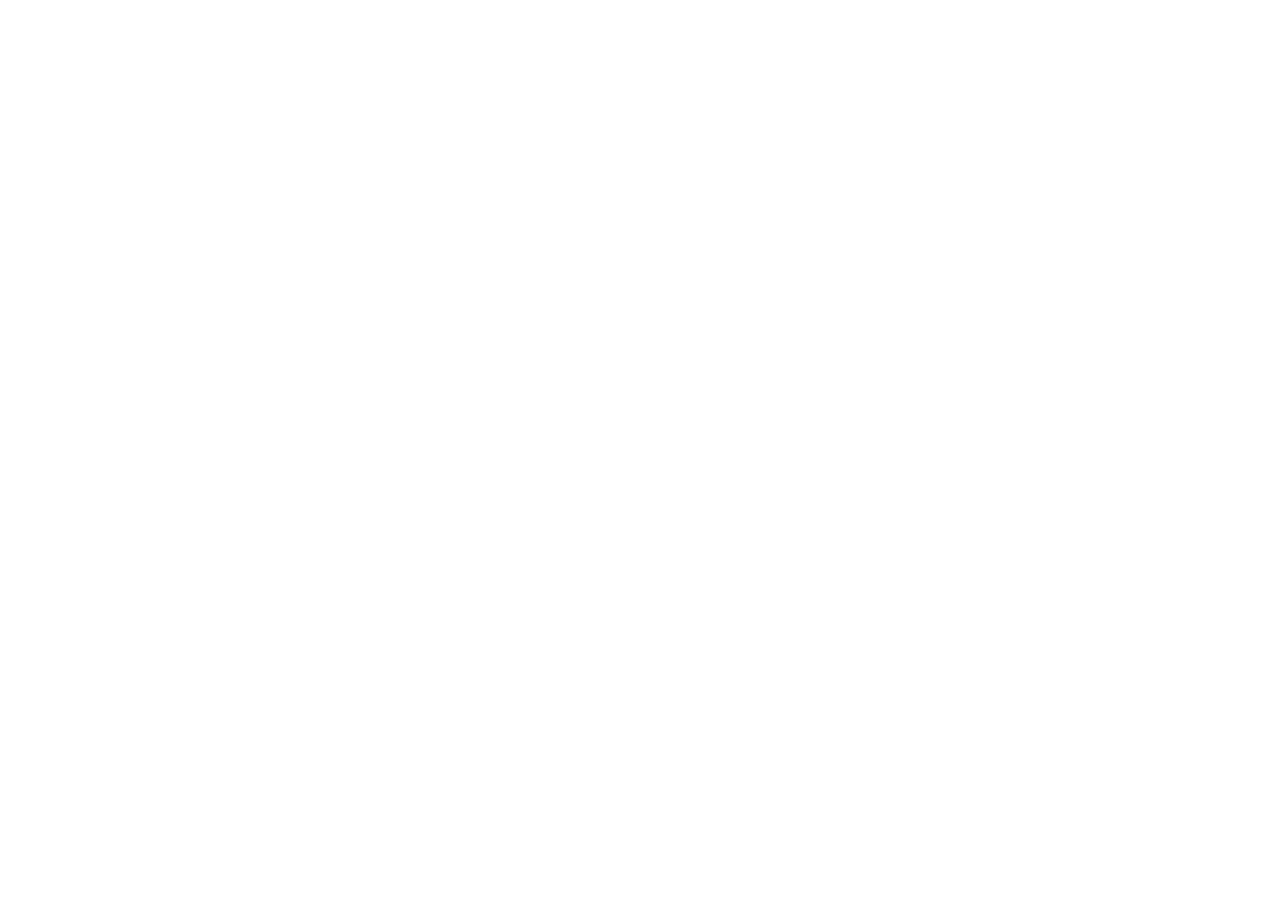
==== index.html @ 0df30d8d "Updates" ====
<!doctype html>
<html lang="en">
  <head>
    <meta charset="UTF-8" />
    <link rel="icon" type="image/svg+xml" href="/assets/R-logo.png" />
    <meta name="viewport" content="width=device-width, initial-scale=1.0" />
    <title>Raaga Sindhu</title>
    <script type="module" crossorigin src="/my-portfolio/assets/index-DcVOlm-d.js"></script>
    <link rel="stylesheet" crossorigin href="/my-portfolio/assets/index-CJofULET.css">
  </head>
  <body>
    <div id="root"></div>
  </body>
</html>
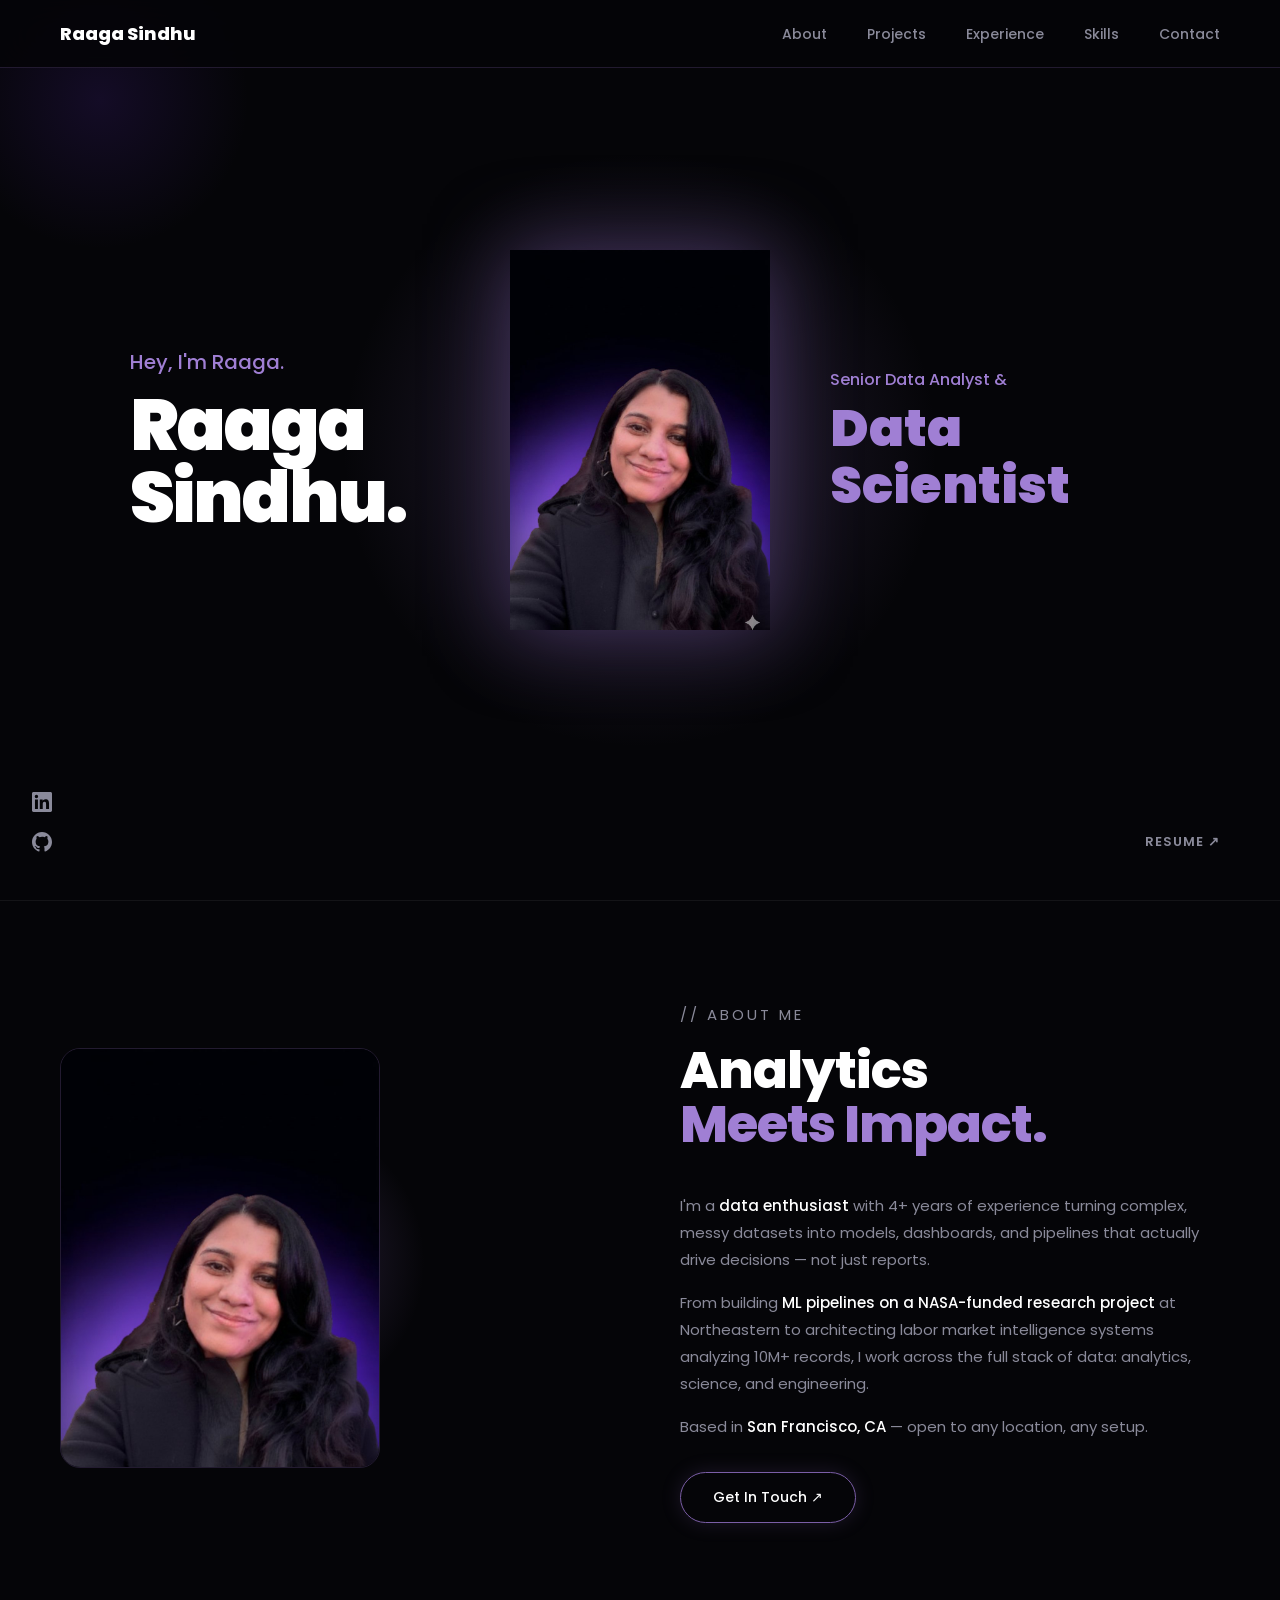
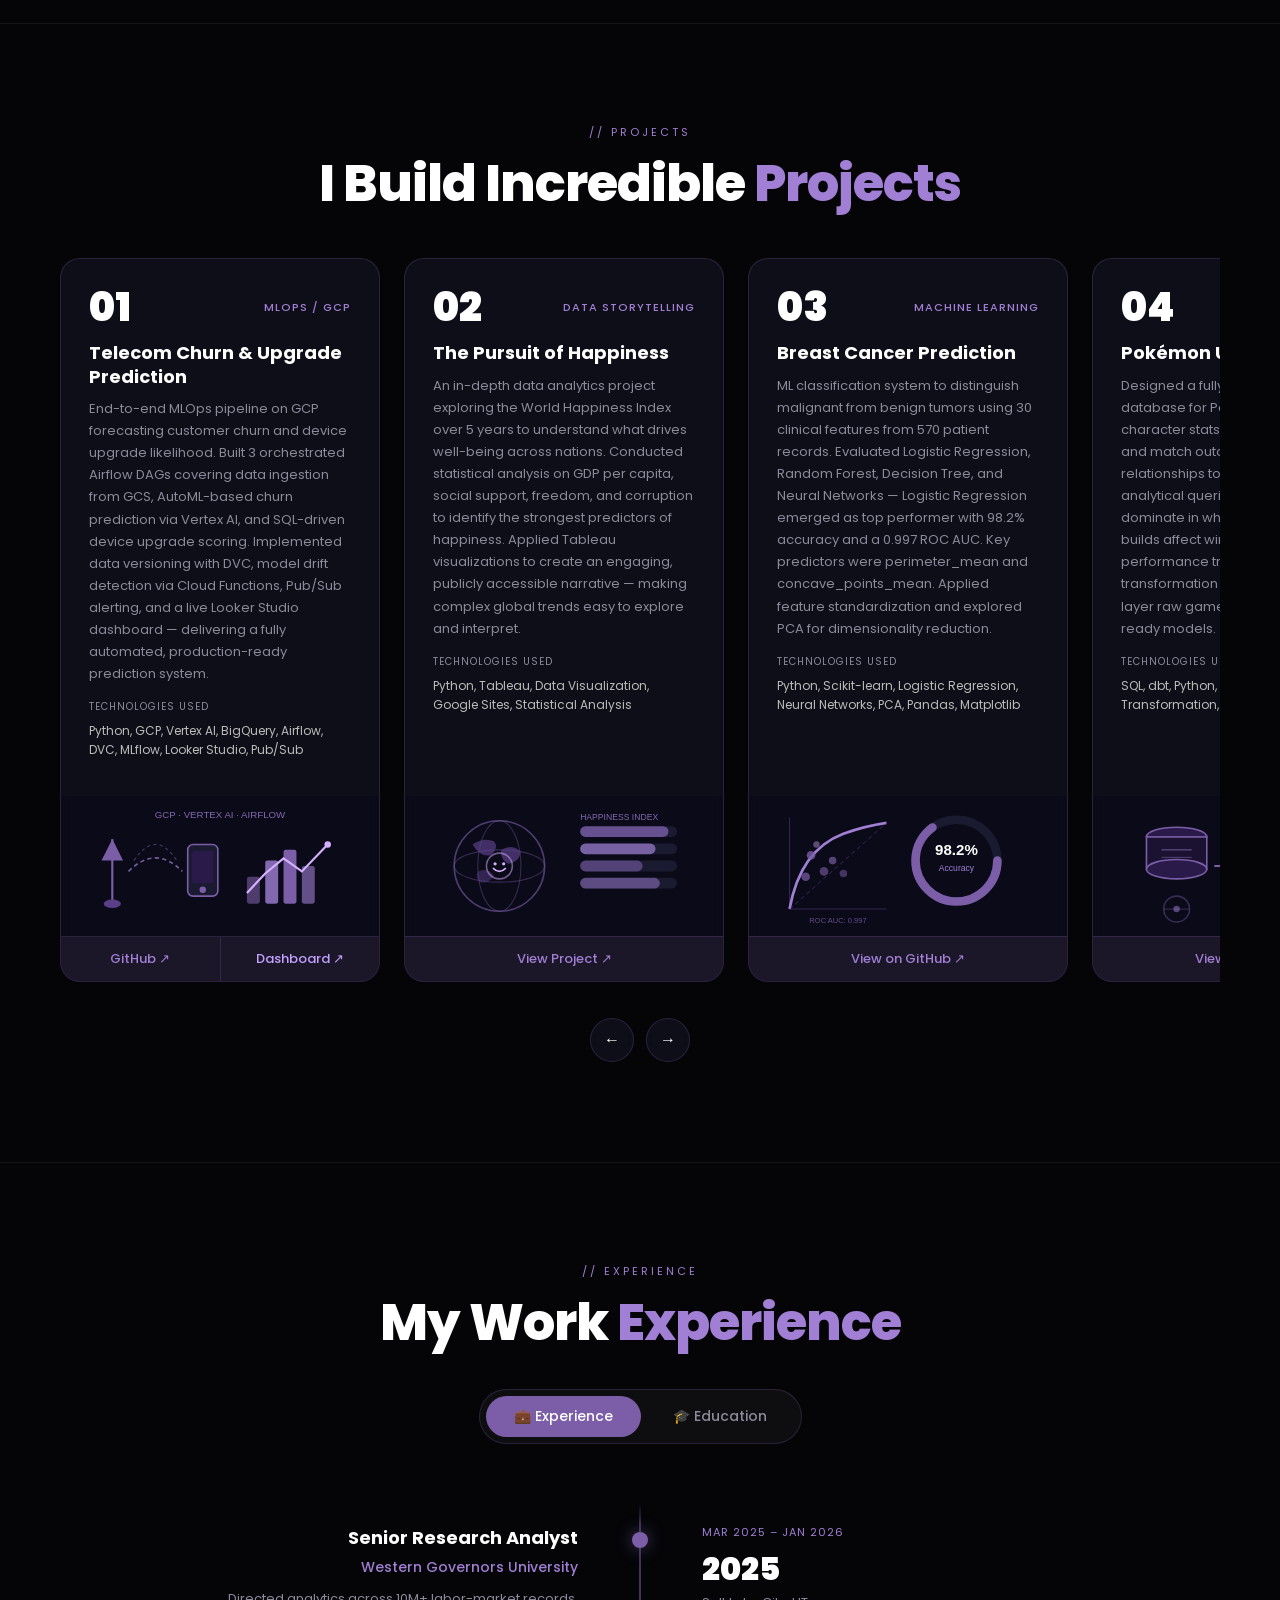
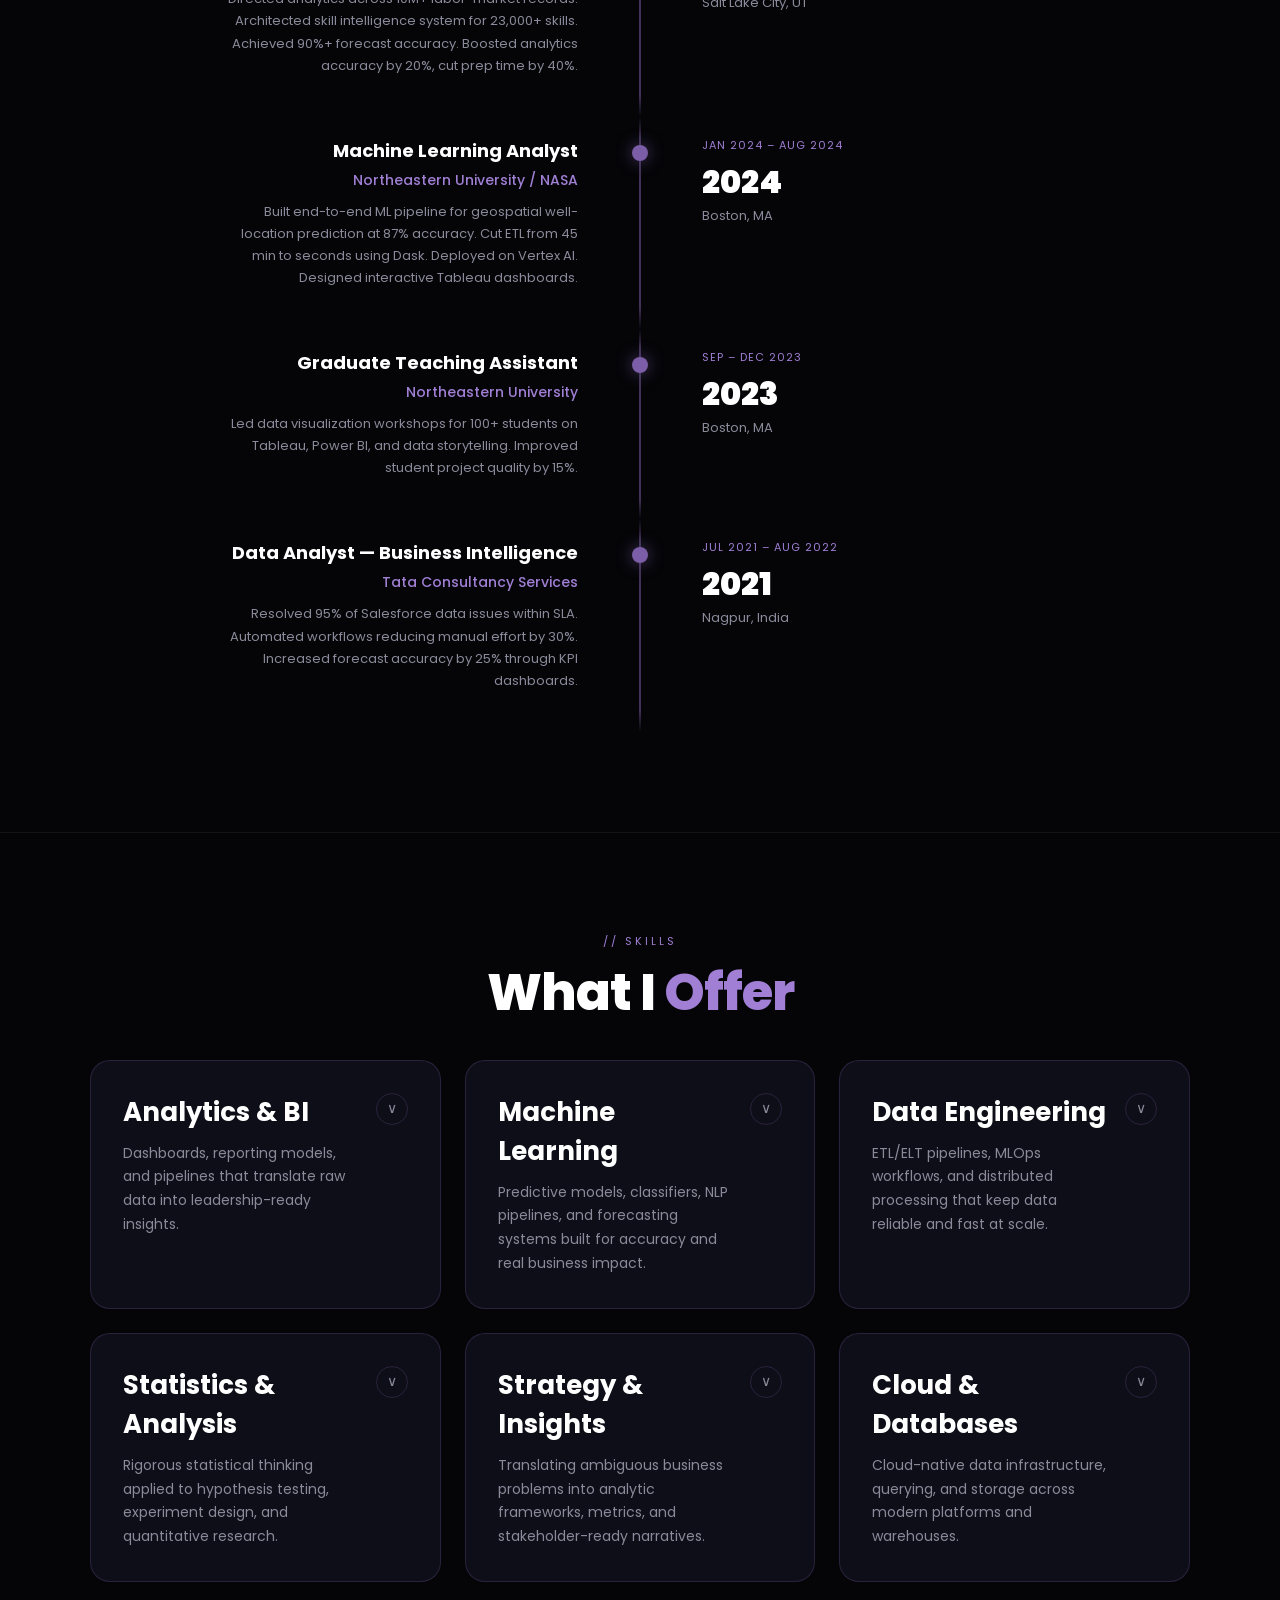
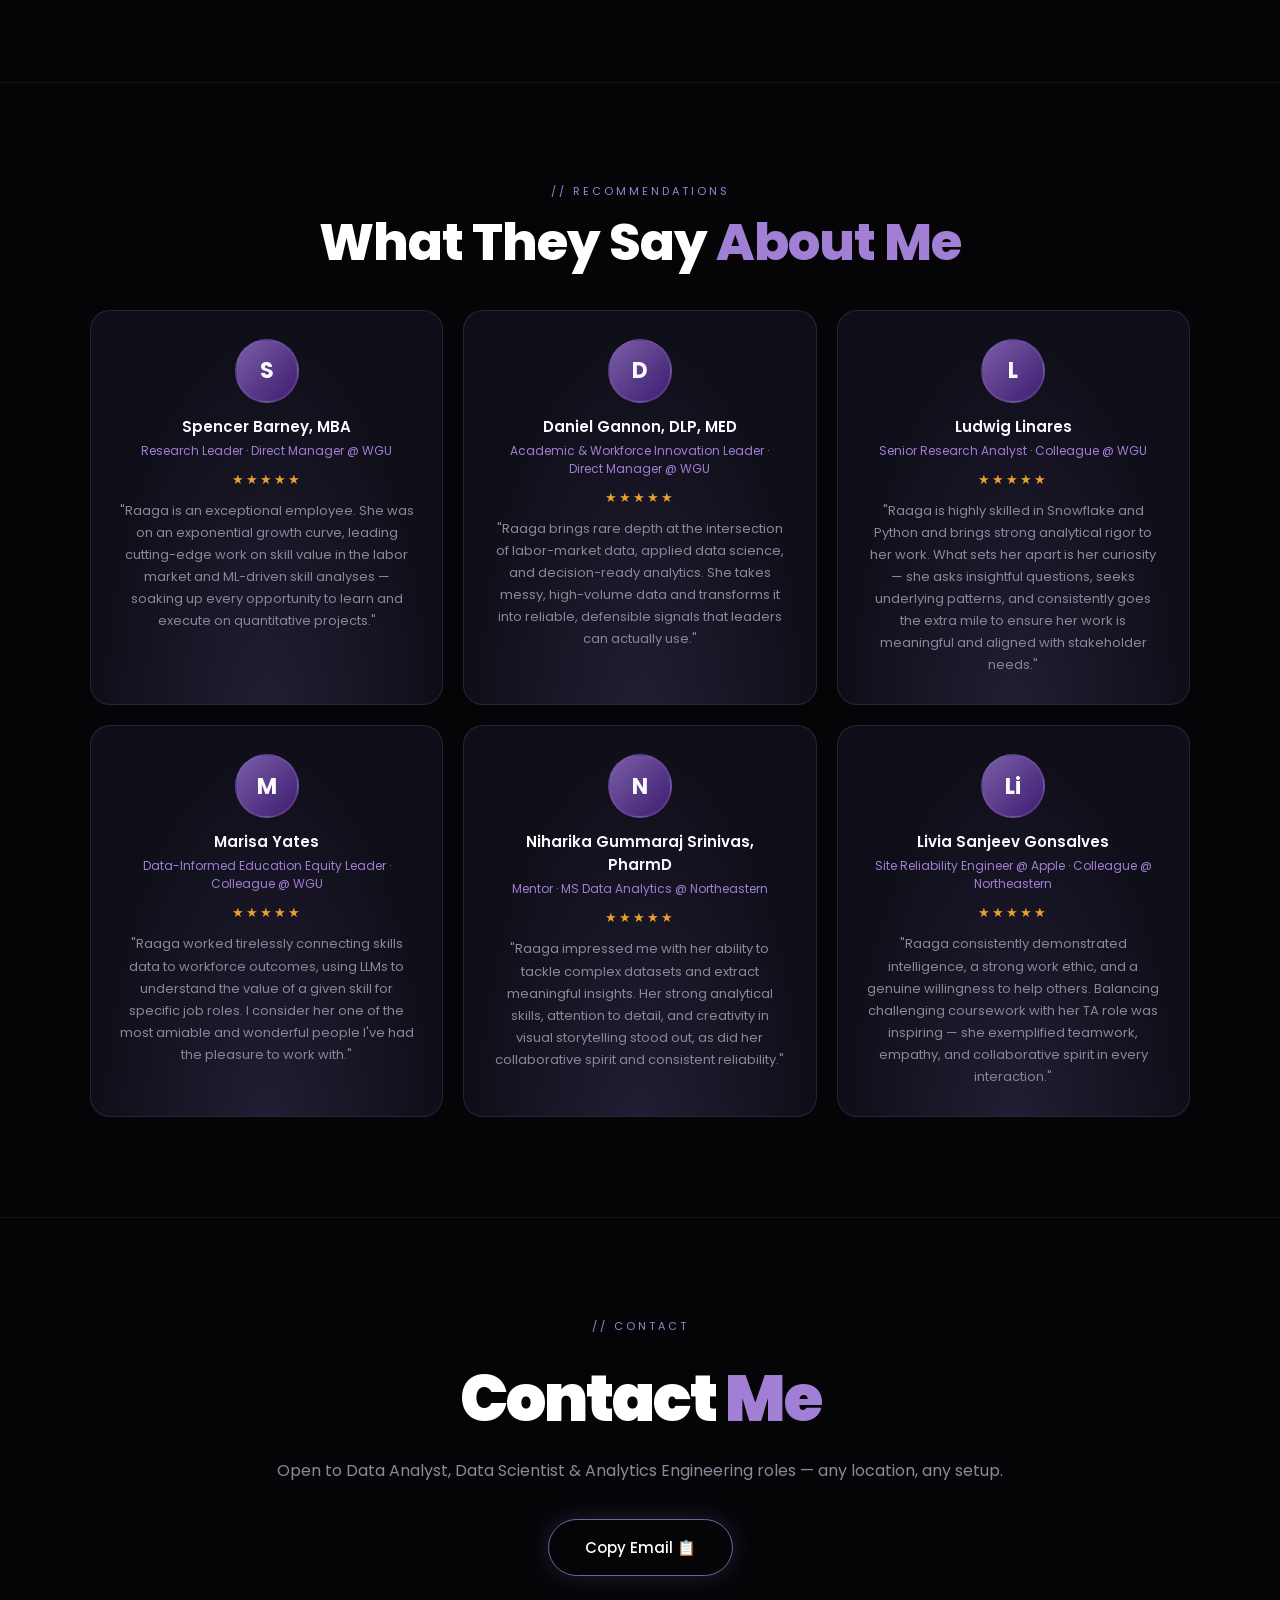
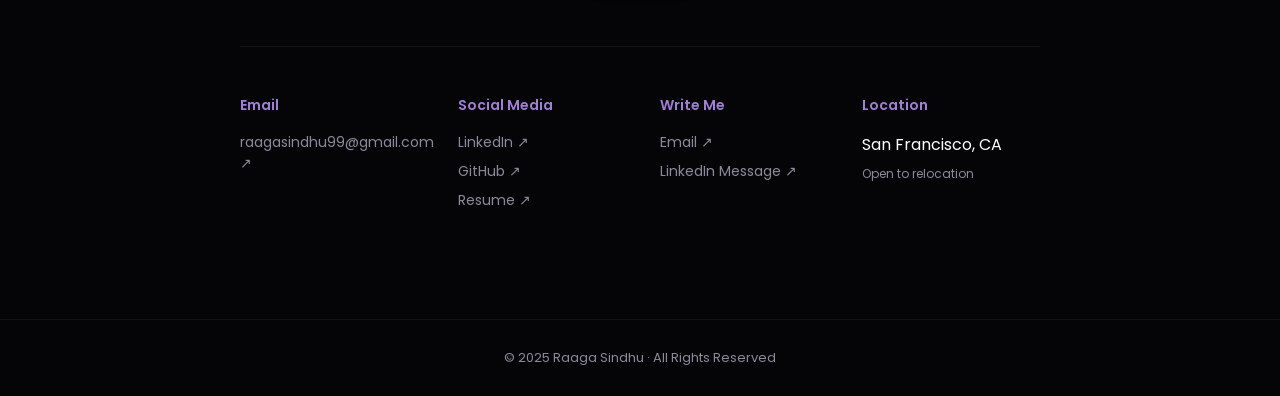
==== commit ef0d8215: "Rename raaga_portfolio_v9.html to index.html" ====
--- a/index.html
+++ b/index.html
@@ -1,15 +1,930 @@
-<!doctype html>
-<html lang="en">
-  <head>
-    <meta charset="UTF-8" />
-    <link rel="icon" type="image/svg+xml" href="/assets/R-logo.png" />
-    <meta name="viewport" content="width=device-width, initial-scale=1.0" />
-    <title>Raaga Sindhu</title>
-    <script type="module" crossorigin src="/my-portfolio/assets/index-DcVOlm-d.js"></script>
-    <link rel="stylesheet" crossorigin href="/my-portfolio/assets/index-CJofULET.css">
-  </head>
-  <body>
-    <div id="root"></div>-
-  </body>
-</html>
+<!DOCTYPE html>
+<html lang="en">
+<head>
+<meta charset="UTF-8">
+<meta name="viewport" content="width=device-width, initial-scale=1.0">
+<title>Raaga Sindhu — Data Analyst & Data Scientist</title>
+<link href="https://fonts.googleapis.com/css2?family=Poppins:wght@300;400;500;600;700;800;900&display=swap" rel="stylesheet">
+<style>
+*{margin:0;padding:0;box-sizing:border-box;}
+html{scroll-behavior:smooth;}
+:root{
+  --bg:#050508;
+  --purple:#7b5ea7;
+  --purple-light:#a07fd4;
+  --card:#0e0e18;
+  --border:rgba(123,94,167,0.25);
+  --text:#ffffff;
+  --muted:#8a8a9a;
+}
+body{background:var(--bg);color:var(--text);font-family:'Poppins',sans-serif;overflow-x:hidden;}
+::-webkit-scrollbar{width:4px;}
+::-webkit-scrollbar-thumb{background:var(--purple);}
+
+/* NAV */
+nav{position:fixed;top:0;left:0;right:0;z-index:100;display:flex;align-items:center;justify-content:space-between;padding:20px 60px;background:rgba(5,5,8,0.9);backdrop-filter:blur(20px);border-bottom:1px solid var(--border);}
+.nav-logo{font-size:18px;font-weight:800;}
+.nav-links{display:flex;gap:40px;list-style:none;}
+.nav-links a{color:var(--muted);text-decoration:none;font-size:14px;font-weight:500;transition:color 0.3s;}
+.nav-links a:hover{color:var(--purple-light);}
+
+/* HERO */
+#hero{min-height:100vh;display:flex;align-items:center;justify-content:center;position:relative;overflow:hidden;padding-top:80px;}
+.hero-bg-glow{position:absolute;width:600px;height:600px;background:radial-gradient(circle,rgba(123,94,167,0.3) 0%,transparent 70%);top:50%;left:50%;transform:translate(-50%,-50%);pointer-events:none;}
+.hero-bg-corner{position:absolute;top:-50px;left:-50px;width:300px;height:300px;background:radial-gradient(circle,rgba(80,40,160,0.2) 0%,transparent 70%);pointer-events:none;}
+.hero-inner{display:grid;grid-template-columns:1fr auto 1fr;align-items:center;gap:60px;max-width:1100px;width:100%;z-index:1;padding:0 40px;}
+.hero-left{text-align:left;}
+.hero-greeting{font-size:20px;color:var(--purple-light);font-weight:500;margin-bottom:12px;}
+.hero-name{font-size:clamp(44px,6vw,72px);font-weight:900;line-height:1;letter-spacing:-2px;}
+.hero-photo-wrap{display:flex;justify-content:center;align-items:flex-end;position:relative;}
+.hero-photo-glow{position:absolute;bottom:0;left:50%;transform:translateX(-50%);width:260px;height:260px;background:radial-gradient(circle,rgba(123,94,167,0.6) 0%,transparent 70%);border-radius:50%;}
+.hero-photo{width:260px;height:380px;object-fit:cover;object-position:top center;position:relative;z-index:1;filter:drop-shadow(0 0 40px rgba(123,94,167,0.5));}
+.hero-right{text-align:left;}
+.hero-role-label{font-size:16px;color:var(--purple-light);font-weight:500;margin-bottom:8px;}
+.hero-role{font-size:clamp(32px,4vw,52px);font-weight:900;line-height:1.1;}
+.hero-role .accent{color:var(--purple-light);}
+.hero-socials{position:absolute;left:32px;bottom:48px;display:flex;flex-direction:column;gap:20px;}
+.hero-socials a{color:var(--muted);text-decoration:none;transition:color 0.3s;display:flex;align-items:center;}
+.hero-socials a:hover{color:var(--purple-light);}
+.hero-resume{position:absolute;right:60px;bottom:48px;color:var(--muted);font-size:13px;font-weight:600;text-decoration:none;letter-spacing:1px;text-transform:uppercase;transition:color 0.3s;}
+.hero-resume:hover{color:var(--purple-light);}
+
+/* SECTIONS */
+section{padding:100px 60px;position:relative;}
+section+section{border-top:1px solid rgba(255,255,255,0.06);}
+.sec-label{font-size:11px;color:var(--purple-light);letter-spacing:3px;text-transform:uppercase;margin-bottom:16px;}
+.sec-title{font-size:clamp(36px,4vw,54px);font-weight:800;line-height:1.05;letter-spacing:-1px;margin-bottom:40px;}
+.sec-title .accent{color:var(--purple-light);}
+.sec-title-center{text-align:center;}
+
+/* ABOUT */
+#about{display:grid;grid-template-columns:1fr 1fr;gap:80px;align-items:center;}
+.about-photo{position:relative;}
+.about-photo-glow{position:absolute;top:50%;left:40%;transform:translate(-50%,-50%);width:300px;height:300px;background:radial-gradient(circle,rgba(123,94,167,0.35) 0%,transparent 70%);pointer-events:none;}
+.about-img{width:100%;max-width:320px;height:420px;object-fit:cover;object-position:top;border-radius:20px;border:1px solid var(--border);position:relative;z-index:1;}
+.about-text p{font-size:15px;color:var(--muted);line-height:1.8;margin-bottom:16px;}
+.about-text strong{color:#fff;font-weight:500;}
+.btn-contact{display:inline-flex;align-items:center;gap:8px;margin-top:16px;padding:14px 32px;border-radius:50px;border:1px solid var(--purple);background:transparent;color:#fff;font-size:14px;font-weight:500;font-family:'Poppins',sans-serif;cursor:pointer;text-decoration:none;transition:all 0.3s;box-shadow:0 0 20px rgba(123,94,167,0.2);}
+.btn-contact:hover{background:var(--purple);box-shadow:0 0 30px rgba(123,94,167,0.5);}
+
+/* PROJECTS */
+.projects-scroll-outer{position:relative;}
+.projects-scroll{display:flex;gap:24px;overflow-x:auto;padding:8px 4px 20px;scroll-snap-type:x mandatory;scrollbar-width:thin;scrollbar-color:var(--purple) transparent;}
+.projects-scroll::-webkit-scrollbar{height:4px;}
+.projects-scroll::-webkit-scrollbar-thumb{background:var(--purple);border-radius:2px;}
+.proj-card{min-width:320px;max-width:320px;background:var(--card);border:1px solid var(--border);border-radius:20px;overflow:hidden;scroll-snap-align:start;flex-shrink:0;transition:transform 0.3s,border-color 0.3s;display:flex;flex-direction:column;}
+.proj-card:hover{transform:translateY(-8px);border-color:rgba(155,127,212,0.5);}
+.proj-card-body{padding:28px 28px 16px;flex:1;}
+.proj-num-row{display:flex;justify-content:space-between;align-items:center;margin-bottom:14px;}
+.proj-num{font-size:40px;font-weight:900;color:#fff;line-height:1;}
+.proj-type{font-size:11px;color:var(--purple-light);font-weight:500;letter-spacing:1px;text-transform:uppercase;}
+.proj-title{font-size:18px;font-weight:700;margin-bottom:10px;line-height:1.3;}
+.proj-desc{font-size:13px;color:var(--muted);line-height:1.7;margin-bottom:14px;}
+.proj-tech-label{font-size:10px;color:var(--muted);text-transform:uppercase;letter-spacing:1px;margin-bottom:6px;}
+.proj-tech{font-size:12px;color:#bbb;line-height:1.6;margin-bottom:20px;}
+.proj-img{width:100%;height:140px;background:linear-gradient(135deg,rgba(123,94,167,0.25),rgba(40,10,90,0.7));display:flex;align-items:center;justify-content:center;font-size:40px;}
+.proj-link{display:flex;align-items:center;justify-content:center;padding:12px;background:rgba(123,94,167,0.12);border-top:1px solid var(--border);color:var(--purple-light);font-size:13px;font-weight:500;text-decoration:none;transition:background 0.3s;}
+.proj-link:hover{background:rgba(123,94,167,0.28);}
+.proj-confidential{display:flex;align-items:center;justify-content:center;padding:12px;border-top:1px solid var(--border);color:var(--muted);font-size:12px;}
+.scroll-btns{display:flex;justify-content:center;gap:12px;margin-top:16px;}
+.scroll-btn{width:44px;height:44px;border-radius:50%;border:1px solid var(--border);background:var(--card);color:#fff;font-size:16px;cursor:pointer;display:flex;align-items:center;justify-content:center;transition:all 0.3s;}
+.scroll-btn:hover{background:var(--purple);border-color:var(--purple);}
+/* project SVG image */
+.proj-img-svg{height:140px;padding:0;overflow:hidden;background:#0a0a18;}
+.proj-img-svg svg{display:block;}
+/* two link buttons */
+.proj-links-row{display:flex;border-top:1px solid var(--border);}
+.proj-link-half{flex:1;text-align:center;padding:12px 8px;color:var(--purple-light);font-size:13px;font-weight:500;text-decoration:none;transition:background 0.3s;border:none;}
+.proj-link-half:first-child{border-right:1px solid var(--border);}
+.proj-link-half:hover{background:rgba(123,94,167,0.22);}
+.proj-link-alt{color:#c4a0ff;}
+/* wide card for WGU suite */
+.proj-card-wide{min-width:420px;max-width:420px;}
+/* suite items inside WGU card */
+.proj-suite-items{display:flex;flex-direction:column;gap:14px;margin-top:14px;}
+.suite-item{background:rgba(123,94,167,0.08);border:1px solid rgba(123,94,167,0.2);border-radius:12px;padding:14px 16px;}
+.suite-item-title{font-size:13px;font-weight:600;color:#fff;margin-bottom:6px;}
+.suite-item-desc{font-size:12px;color:var(--muted);line-height:1.65;}
+
+
+/* EXPERIENCE */
+.exp-tabs{display:flex;gap:4px;justify-content:center;margin-bottom:60px;background:rgba(255,255,255,0.04);border-radius:50px;padding:6px;width:fit-content;margin-left:auto;margin-right:auto;border:1px solid var(--border);}
+.exp-tab{padding:10px 28px;border-radius:50px;font-size:14px;font-weight:500;cursor:pointer;transition:all 0.3s;color:var(--muted);background:transparent;border:none;font-family:'Poppins',sans-serif;}
+.exp-tab.active{background:var(--purple);color:#fff;}
+.exp-panel{display:none;}
+.exp-panel.active{display:block;}
+.tl{display:grid;grid-template-columns:1fr 60px 1fr;max-width:900px;margin:0 auto;}
+.tl-line{grid-column:2;position:relative;display:flex;justify-content:center;}
+.tl-line::before{content:'';position:absolute;top:0;bottom:0;left:50%;width:1px;background:linear-gradient(180deg,transparent,var(--purple) 10%,var(--purple) 90%,transparent);transform:translateX(-50%);}
+.tl-dot{width:16px;height:16px;background:var(--purple);border-radius:50%;box-shadow:0 0 16px rgba(123,94,167,0.6);margin:28px auto 0;z-index:1;position:relative;}
+.tl-left{text-align:right;padding:20px 32px 40px;}
+.tl-right{text-align:left;padding:20px 32px 40px;}
+.tl-role{font-size:18px;font-weight:700;margin-bottom:6px;}
+.tl-company{color:var(--purple-light);font-size:14px;font-weight:500;margin-bottom:10px;}
+.tl-desc{font-size:13px;color:var(--muted);line-height:1.7;}
+.tl-period{font-size:11px;color:var(--purple-light);text-transform:uppercase;letter-spacing:1px;margin-bottom:4px;}
+.tl-year{font-size:32px;font-weight:900;color:#fff;}
+.tl-loc{font-size:13px;color:var(--muted);}
+
+/* OFFER */
+.offer-grid{display:grid;grid-template-columns:1fr 1fr 1fr;gap:24px;max-width:1100px;margin:0 auto;}
+.offer-card{background:var(--card);border:1px solid var(--border);border-radius:20px;padding:32px;cursor:pointer;transition:all 0.3s;position:relative;overflow:hidden;}
+.offer-card::before{content:'';position:absolute;inset:0;background:linear-gradient(135deg,rgba(123,94,167,0.12),transparent);opacity:0;transition:opacity 0.3s;}
+.offer-card:hover::before,.offer-card.open::before{opacity:1;}
+.offer-card.open{border-color:rgba(160,127,212,0.5);}
+.offer-header{display:flex;justify-content:space-between;align-items:flex-start;gap:16px;}
+.offer-card h3{font-size:26px;font-weight:700;margin-bottom:10px;}
+.offer-toggle{width:32px;height:32px;border-radius:50%;border:1px solid var(--border);display:flex;align-items:center;justify-content:center;font-size:14px;color:var(--muted);flex-shrink:0;transition:all 0.3s;}
+.offer-card.open .offer-toggle{background:var(--purple);border-color:var(--purple);color:#fff;transform:rotate(180deg);}
+.offer-desc{font-size:14px;color:var(--muted);line-height:1.7;}
+.offer-skills{max-height:0;overflow:hidden;transition:max-height 0.4s ease,margin-top 0.3s;}
+.offer-card.open .offer-skills{max-height:300px;margin-top:20px;}
+.offer-skills-label{font-size:10px;color:var(--muted);text-transform:uppercase;letter-spacing:2px;margin-bottom:10px;}
+.offer-tags{display:flex;flex-wrap:wrap;gap:8px;}
+.offer-tag{padding:5px 14px;border:1px solid rgba(255,255,255,0.15);border-radius:50px;font-size:12px;color:#ccc;transition:all 0.2s;}
+.offer-tag:hover{border-color:var(--purple-light);color:var(--purple-light);}
+
+/* RECOMMENDATIONS */
+.rec-grid{display:grid;grid-template-columns:repeat(3,1fr);gap:20px;max-width:1100px;margin:0 auto;}
+.rec-card{background:var(--card);border:1px solid var(--border);border-radius:20px;padding:28px;text-align:center;transition:transform 0.3s,border-color 0.3s;position:relative;overflow:hidden;}
+.rec-card::after{content:'';position:absolute;inset:0;background:radial-gradient(ellipse at 50% 110%,rgba(123,94,167,0.2),transparent 70%);pointer-events:none;}
+.rec-card:hover{transform:translateY(-6px);border-color:rgba(160,127,212,0.4);}
+.rec-avatar{width:64px;height:64px;border-radius:50%;background:linear-gradient(135deg,var(--purple),#3a1a6e);margin:0 auto 12px;display:flex;align-items:center;justify-content:center;font-size:22px;font-weight:700;border:2px solid rgba(123,94,167,0.4);}
+.rec-name{font-size:15px;font-weight:600;margin-bottom:4px;}
+.rec-role{font-size:12px;color:var(--purple-light);margin-bottom:10px;}
+.rec-stars{color:#f5a623;font-size:13px;margin-bottom:10px;letter-spacing:2px;}
+.rec-text{font-size:13px;color:var(--muted);line-height:1.7;}
+
+/* CONTACT */
+#contact{text-align:center;}
+#contact h2{font-size:clamp(40px,5vw,70px);font-weight:900;letter-spacing:-2px;margin-bottom:12px;}
+#contact .sub{color:var(--muted);font-size:16px;margin-bottom:36px;}
+.copy-btn{display:inline-flex;align-items:center;gap:10px;padding:16px 36px;border-radius:50px;background:transparent;border:1px solid var(--purple);color:#fff;font-size:15px;font-weight:500;cursor:pointer;font-family:'Poppins',sans-serif;transition:all 0.3s;margin-bottom:70px;box-shadow:0 0 24px rgba(123,94,167,0.25);}
+.copy-btn:hover{background:var(--purple);box-shadow:0 0 40px rgba(123,94,167,0.5);}
+.copy-btn.copied{background:#1a7a40;border-color:#1a7a40;}
+.contact-cols{display:grid;grid-template-columns:1fr 1fr 1fr;gap:40px;text-align:left;max-width:800px;margin:0 auto;padding-top:48px;border-top:1px solid rgba(255,255,255,0.06);}
+.col-label{font-size:14px;font-weight:600;color:var(--purple-light);margin-bottom:16px;}
+.col-item{margin-bottom:8px;}
+.col-item a,.col-item span{color:var(--muted);text-decoration:none;font-size:14px;transition:color 0.2s;display:block;}
+.col-item a:hover{color:#fff;}
+
+footer{text-align:center;padding:28px;border-top:1px solid rgba(255,255,255,0.05);font-size:13px;color:var(--muted);}
+
+}
+}
+.reveal{transition:opacity 0.7s,transform 0.7s;}
+
+
+@media(max-width:768px){
+  nav{padding:16px 20px;}
+  .nav-links{display:none;}
+  section{padding:80px 24px;}
+  .hero-inner{grid-template-columns:1fr;gap:24px;text-align:center;}
+  .hero-socials{left:16px;bottom:20px;}
+  .hero-resume{right:16px;bottom:20px;}
+  #about{grid-template-columns:1fr;}
+  .offer-grid,.rec-grid{grid-template-columns:1fr;}
+  .contact-cols{grid-template-columns:1fr;}
+  .tl{grid-template-columns:1fr;}
+  .tl-line{display:none;}
+  .tl-left,.tl-right{text-align:left;padding:12px 0;}
+}
+</style>
+</head>
+<body>
+
+<!-- NAV -->
+<nav>
+  <div class="nav-logo">Raaga Sindhu</div>
+  <ul class="nav-links">
+    <li><a href="#about">About</a></li>
+    <li><a href="#projects">Projects</a></li>
+    <li><a href="#experience">Experience</a></li>
+    <li><a href="#offer">Skills</a></li>
+    <li><a href="#contact">Contact</a></li>
+  </ul>
+</nav>
+
+<!-- HERO -->
+<section id="hero">
+  <div class="hero-bg-glow"></div>
+  <div class="hero-bg-corner"></div>
+  <div class="hero-inner">
+    <div class="hero-left">
+      <p class="hero-greeting">Hey, I'm Raaga.</p>
+      <h1 class="hero-name">Raaga<br>Sindhu.</h1>
+    </div>
+    <div class="hero-photo-wrap">
+      <div class="hero-photo-glow"></div>
+      <img src="[data-uri]" class="hero-photo" alt="Raaga Sindhu" />
+    </div>
+    <div class="hero-right">
+      <p class="hero-role-label">Senior Data Analyst &amp;</p>
+      <h2 class="hero-role"><span class="accent">Data Scientist</span></h2>
+    </div>
+  </div>
+  <div class="hero-socials">
+    <a href="https://www.linkedin.com/in/raaga84454a216/" target="_blank" title="LinkedIn">
+      <svg width="20" height="20" fill="currentColor" viewBox="0 0 24 24"><path d="M20.447 20.452h-3.554v-5.569c0-1.328-.027-3.037-1.852-3.037-1.853 0-2.136 1.445-2.136 2.939v5.667H9.351V9h3.414v1.561h.046c.477-.9 1.637-1.85 3.37-1.85 3.601 0 4.267 2.37 4.267 5.455v6.286zM5.337 7.433a2.062 2.062 0 01-2.063-2.065 2.064 2.064 0 112.063 2.065zm1.782 13.019H3.555V9h3.564v11.452zM22.225 0H1.771C.792 0 0 .774 0 1.729v20.542C0 23.227.792 24 1.771 24h20.451C23.2 24 24 23.227 24 22.271V1.729C24 .774 23.2 0 22.222 0h.003z"/></svg>
+    </a>
+    <a href="https://github.com/raagasindhu99" target="_blank" title="GitHub">
+      <svg width="20" height="20" fill="currentColor" viewBox="0 0 24 24"><path d="M12 0C5.374 0 0 5.373 0 12c0 5.302 3.438 9.8 8.207 11.387.599.111.793-.261.793-.577v-2.234c-3.338.726-4.033-1.416-4.033-1.416-.546-1.387-1.333-1.756-1.333-1.756-1.089-.745.083-.729.083-.729 1.205.084 1.839 1.237 1.839 1.237 1.07 1.834 2.807 1.304 3.492.997.107-.775.418-1.305.762-1.604-2.665-.305-5.467-1.334-5.467-5.931 0-1.311.469-2.381 1.236-3.221-.124-.303-.535-1.524.117-3.176 0 0 1.008-.322 3.301 1.23A11.509 11.509 0 0112 5.803c1.02.005 2.047.138 3.006.404 2.291-1.552 3.297-1.23 3.297-1.23.653 1.653.242 2.874.118 3.176.77.84 1.235 1.911 1.235 3.221 0 4.609-2.807 5.624-5.479 5.921.43.372.823 1.102.823 2.222v3.293c0 .319.192.694.801.576C20.566 21.797 24 17.3 24 12c0-6.627-5.373-12-12-12z"/></svg>
+    </a>
+  </div>
+  <a href="https://github.com/raagasindhu99/Resume" target="_blank" class="hero-resume">Resume ↗</a>
+</section>
+
+<!-- ABOUT -->
+<section id="about">
+  <div class="about-photo reveal">
+    <div class="about-photo-glow"></div>
+    <img src="[data-uri]" class="about-img" alt="Raaga Sindhu" />
+  </div>
+  <div class="about-text reveal">
+    <p class="sec-label">// About Me</p>
+    <h2 class="sec-title">Analytics<br><span class="accent">Meets Impact.</span></h2>
+    <p>I'm a <strong>data enthusiast</strong> with 4+ years of experience turning complex, messy datasets into models, dashboards, and pipelines that actually drive decisions — not just reports.</p>
+    <p>From building <strong>ML pipelines on a NASA-funded research project</strong> at Northeastern to architecting labor market intelligence systems analyzing 10M+ records, I work across the full stack of data: analytics, science, and engineering.</p>
+    <p>Based in <strong>San Francisco, CA</strong> — open to any location, any setup.</p>
+    <a href="#contact" class="btn-contact">Get In Touch ↗</a>
+  </div>
+</section>
+
+<!-- PROJECTS -->
+<section id="projects">
+  <p class="sec-label sec-title-center reveal">// Projects</p>
+  <h2 class="sec-title sec-title-center reveal">I Build Incredible <span class="accent">Projects</span></h2>
+  <div class="projects-scroll-outer reveal">
+    <div class="projects-scroll" id="projScroll">
+
+      <!-- 01: TELECOM -->
+      <div class="proj-card">
+        <div class="proj-card-body">
+          <div class="proj-num-row"><span class="proj-num">01</span><span class="proj-type">MLOps / GCP</span></div>
+          <div class="proj-title">Telecom Churn & Upgrade Prediction</div>
+          <div class="proj-desc">End-to-end MLOps pipeline on GCP forecasting customer churn and device upgrade likelihood. Built 3 orchestrated Airflow DAGs covering data ingestion from GCS, AutoML-based churn prediction via Vertex AI, and SQL-driven device upgrade scoring. Implemented data versioning with DVC, model drift detection via Cloud Functions, Pub/Sub alerting, and a live Looker Studio dashboard — delivering a fully automated, production-ready prediction system.</div>
+          <div class="proj-tech-label">Technologies used</div>
+          <div class="proj-tech">Python, GCP, Vertex AI, BigQuery, Airflow, DVC, MLflow, Looker Studio, Pub/Sub</div>
+        </div>
+        <div class="proj-img proj-img-svg">
+          <svg viewBox="0 0 280 130" xmlns="http://www.w3.org/2000/svg" width="100%" height="100%">
+            <rect width="280" height="130" fill="#0a0a18"/>
+            <!-- signal towers -->
+            <line x1="40" y1="100" x2="40" y2="40" stroke="#7b5ea7" stroke-width="2"/>
+            <polygon points="40,40 30,60 50,60" fill="#7b5ea7"/>
+            <ellipse cx="40" cy="100" rx="8" ry="4" fill="#5a3e87"/>
+            <!-- arcs -->
+            <path d="M55,70 Q80,45 105,70" fill="none" stroke="#a07fd4" stroke-width="1.5" stroke-dasharray="4,3" opacity="0.7"/>
+            <path d="M60,60 Q80,30 100,60" fill="none" stroke="#a07fd4" stroke-width="1" stroke-dasharray="3,3" opacity="0.4"/>
+            <!-- phone -->
+            <rect x="110" y="45" width="28" height="48" rx="5" fill="#1a1a30" stroke="#7b5ea7" stroke-width="1.5"/>
+            <rect x="114" y="51" width="20" height="30" rx="2" fill="#2a1a4a"/>
+            <circle cx="124" cy="87" r="3" fill="#7b5ea7"/>
+            <!-- chart bars -->
+            <rect x="165" y="75" width="12" height="25" rx="2" fill="#7b5ea7" opacity="0.6"/>
+            <rect x="182" y="60" width="12" height="40" rx="2" fill="#a07fd4" opacity="0.8"/>
+            <rect x="199" y="50" width="12" height="50" rx="2" fill="#7b5ea7"/>
+            <rect x="216" y="65" width="12" height="35" rx="2" fill="#a07fd4" opacity="0.6"/>
+            <!-- trend line -->
+            <polyline points="165,90 182,72 199,58 216,70 240,45" fill="none" stroke="#d4b0ff" stroke-width="2"/>
+            <circle cx="240" cy="45" r="3" fill="#d4b0ff"/>
+            <!-- label -->
+            <text x="140" y="20" fill="#a07fd4" font-size="9" font-family="sans-serif" text-anchor="middle" opacity="0.8">GCP · VERTEX AI · AIRFLOW</text>
+          </svg>
+        </div>
+        <div class="proj-links-row">
+          <a href="https://github.com/MLOPS-Team-7/Telecom-Device-Upgrade-Prediction?tab=readme-ov-file" target="_blank" class="proj-link proj-link-half">GitHub ↗</a>
+          <a href="https://lookerstudio.google.com/reporting/1d1720c1-d656-48d8-a95f-d27c594b2db9/page/BdnWE" target="_blank" class="proj-link proj-link-half proj-link-alt">Dashboard ↗</a>
+        </div>
+      </div>
+
+      <!-- 02: HAPPINESS -->
+      <div class="proj-card">
+        <div class="proj-card-body">
+          <div class="proj-num-row"><span class="proj-num">02</span><span class="proj-type">Data Storytelling</span></div>
+          <div class="proj-title">The Pursuit of Happiness</div>
+          <div class="proj-desc">An in-depth data analytics project exploring the World Happiness Index over 5 years to understand what drives well-being across nations. Conducted statistical analysis on GDP per capita, social support, freedom, and corruption to identify the strongest predictors of happiness. Applied Tableau visualizations to create an engaging, publicly accessible narrative — making complex global trends easy to explore and interpret.</div>
+          <div class="proj-tech-label">Technologies used</div>
+          <div class="proj-tech">Python, Tableau, Data Visualization, Google Sites, Statistical Analysis</div>
+        </div>
+        <div class="proj-img proj-img-svg">
+          <svg viewBox="0 0 280 130" xmlns="http://www.w3.org/2000/svg" width="100%" height="100%">
+            <rect width="280" height="130" fill="#0a0a18"/>
+            <!-- globe outline -->
+            <circle cx="80" cy="65" r="42" fill="none" stroke="#7b5ea7" stroke-width="1.5" opacity="0.6"/>
+            <ellipse cx="80" cy="65" rx="20" ry="42" fill="none" stroke="#7b5ea7" stroke-width="1" opacity="0.4"/>
+            <ellipse cx="80" cy="65" rx="42" ry="15" fill="none" stroke="#7b5ea7" stroke-width="1" opacity="0.4"/>
+            <!-- continents simplified -->
+            <path d="M55,45 Q65,38 75,42 Q80,48 72,55 Q62,57 55,45Z" fill="#5a3e87" opacity="0.7"/>
+            <path d="M82,50 Q92,44 100,52 Q98,62 88,63 Q80,58 82,50Z" fill="#5a3e87" opacity="0.7"/>
+            <path d="M60,70 Q70,66 75,74 Q70,82 62,80 Q57,75 60,70Z" fill="#5a3e87" opacity="0.5"/>
+            <!-- happiness bars right side -->
+            <text x="155" y="22" fill="#a07fd4" font-size="8" font-family="sans-serif" opacity="0.8">HAPPINESS INDEX</text>
+            <rect x="155" y="28" width="90" height="10" rx="5" fill="#1a1a30"/>
+            <rect x="155" y="28" width="82" height="10" rx="5" fill="#7b5ea7" opacity="0.8"/>
+            <rect x="155" y="44" width="90" height="10" rx="5" fill="#1a1a30"/>
+            <rect x="155" y="44" width="70" height="10" rx="5" fill="#a07fd4" opacity="0.7"/>
+            <rect x="155" y="60" width="90" height="10" rx="5" fill="#1a1a30"/>
+            <rect x="155" y="60" width="58" height="10" rx="5" fill="#7b5ea7" opacity="0.6"/>
+            <rect x="155" y="76" width="90" height="10" rx="5" fill="#1a1a30"/>
+            <rect x="155" y="76" width="74" height="10" rx="5" fill="#a07fd4" opacity="0.5"/>
+            <!-- smile -->
+            <circle cx="80" cy="65" r="12" fill="none" stroke="#d4b0ff" stroke-width="1.5" opacity="0.5"/>
+            <path d="M74,67 Q80,73 86,67" fill="none" stroke="#d4b0ff" stroke-width="1.5"/>
+            <circle cx="76" cy="63" r="1.5" fill="#d4b0ff"/>
+            <circle cx="84" cy="63" r="1.5" fill="#d4b0ff"/>
+          </svg>
+        </div>
+        <a href="https://sites.google.com/view/the-pursuit-of-happiness-usa/home" target="_blank" class="proj-link">View Project ↗</a>
+      </div>
+
+      <!-- 03: BREAST CANCER -->
+      <div class="proj-card">
+        <div class="proj-card-body">
+          <div class="proj-num-row"><span class="proj-num">03</span><span class="proj-type">Machine Learning</span></div>
+          <div class="proj-title">Breast Cancer Prediction</div>
+          <div class="proj-desc">ML classification system to distinguish malignant from benign tumors using 30 clinical features from 570 patient records. Evaluated Logistic Regression, Random Forest, Decision Tree, and Neural Networks — Logistic Regression emerged as top performer with 98.2% accuracy and a 0.997 ROC AUC. Key predictors were perimeter_mean and concave_points_mean. Applied feature standardization and explored PCA for dimensionality reduction.</div>
+          <div class="proj-tech-label">Technologies used</div>
+          <div class="proj-tech">Python, Scikit-learn, Logistic Regression, Neural Networks, PCA, Pandas, Matplotlib</div>
+        </div>
+        <div class="proj-img proj-img-svg">
+          <svg viewBox="0 0 280 130" xmlns="http://www.w3.org/2000/svg" width="100%" height="100%">
+            <rect width="280" height="130" fill="#0a0a18"/>
+            <!-- ROC curve -->
+            <line x1="30" y1="105" x2="30" y2="20" stroke="#5a3e87" stroke-width="1" opacity="0.5"/>
+            <line x1="30" y1="105" x2="120" y2="105" stroke="#5a3e87" stroke-width="1" opacity="0.5"/>
+            <path d="M30,105 Q40,50 80,35 Q100,28 120,25" fill="none" stroke="#a07fd4" stroke-width="2.5"/>
+            <path d="M30,105 L120,25" fill="none" stroke="#5a3e87" stroke-width="1" stroke-dasharray="4,3" opacity="0.4"/>
+            <text x="75" y="118" fill="#7b5ea7" font-size="7" font-family="sans-serif" text-anchor="middle" opacity="0.8">ROC AUC: 0.997</text>
+            <!-- accuracy meter right -->
+            <circle cx="185" cy="60" r="38" fill="none" stroke="#1a1a30" stroke-width="8"/>
+            <circle cx="185" cy="60" r="38" fill="none" stroke="#7b5ea7" stroke-width="8"
+              stroke-dasharray="215 239" stroke-dashoffset="60" stroke-linecap="round"/>
+            <text x="185" y="55" fill="#fff" font-size="14" font-family="sans-serif" text-anchor="middle" font-weight="bold">98.2%</text>
+            <text x="185" y="70" fill="#a07fd4" font-size="8" font-family="sans-serif" text-anchor="middle">Accuracy</text>
+            <!-- dots: benign vs malignant -->
+            <circle cx="50" cy="55" r="4" fill="#7b5ea7" opacity="0.8"/>
+            <circle cx="62" cy="70" r="4" fill="#7b5ea7" opacity="0.6"/>
+            <circle cx="45" cy="75" r="4" fill="#7b5ea7" opacity="0.7"/>
+            <circle cx="70" cy="60" r="3.5" fill="#a07fd4" opacity="0.5"/>
+            <circle cx="55" cy="45" r="3" fill="#d4b0ff" opacity="0.4"/>
+            <circle cx="80" cy="72" r="3.5" fill="#7b5ea7" opacity="0.5"/>
+          </svg>
+        </div>
+        <a href="https://github.com/raagasindhu99/Breast_Cancer_prediction" target="_blank" class="proj-link">View on GitHub ↗</a>
+      </div>
+
+      <!-- 04: POKEMON -->
+      <div class="proj-card">
+        <div class="proj-card-body">
+          <div class="proj-num-row"><span class="proj-num">04</span><span class="proj-type">Data Engineering</span></div>
+          <div class="proj-title">Pokémon UNITE Database</div>
+          <div class="proj-desc">Designed a fully normalized relational database for Pokémon UNITE capturing character stats, move sets, item builds, and match outcomes. Modeled entity relationships to power complex analytical queries — which Pokémon dominate in which roles, how item builds affect win rates, and performance trends over time. Built dbt transformation pipelines to clean and layer raw game data into analytics-ready models.</div>
+          <div class="proj-tech-label">Technologies used</div>
+          <div class="proj-tech">SQL, dbt, Python, Relational Modeling, Data Transformation, Analytics Engineering</div>
+        </div>
+        <div class="proj-img proj-img-svg">
+          <svg viewBox="0 0 280 130" xmlns="http://www.w3.org/2000/svg" width="100%" height="100%">
+            <rect width="280" height="130" fill="#0a0a18"/>
+            <!-- database cylinders -->
+            <ellipse cx="70" cy="38" rx="28" ry="9" fill="#2a1a4a" stroke="#7b5ea7" stroke-width="1.5"/>
+            <rect x="42" y="38" width="56" height="30" fill="#1a1230" stroke="#7b5ea7" stroke-width="1.5"/>
+            <ellipse cx="70" cy="68" rx="28" ry="9" fill="#2a1a4a" stroke="#7b5ea7" stroke-width="1.5"/>
+            <line x1="56" y1="50" x2="84" y2="50" stroke="#a07fd4" stroke-width="1" opacity="0.6"/>
+            <line x1="56" y1="57" x2="84" y2="57" stroke="#a07fd4" stroke-width="1" opacity="0.4"/>
+            <!-- dbt flow arrows -->
+            <path d="M105,65 L135,65" fill="none" stroke="#7b5ea7" stroke-width="2" marker-end="url(#arr)"/>
+            <defs><marker id="arr" markerWidth="6" markerHeight="6" refX="3" refY="3" orient="auto"><path d="M0,0 L6,3 L0,6Z" fill="#7b5ea7"/></marker></defs>
+            <!-- dbt logo area -->
+            <rect x="138" y="50" width="38" height="28" rx="6" fill="#2a1a4a" stroke="#a07fd4" stroke-width="1.5"/>
+            <text x="157" y="69" fill="#a07fd4" font-size="10" font-family="sans-serif" text-anchor="middle" font-weight="bold">dbt</text>
+            <path d="M183,65 L210,65" fill="none" stroke="#7b5ea7" stroke-width="2" marker-end="url(#arr)"/>
+            <!-- analytics table -->
+            <rect x="213" y="35" width="52" height="60" rx="4" fill="#1a1230" stroke="#7b5ea7" stroke-width="1.5"/>
+            <rect x="213" y="35" width="52" height="14" rx="4" fill="#2a1a4a"/>
+            <text x="239" y="46" fill="#a07fd4" font-size="7" font-family="sans-serif" text-anchor="middle">STATS</text>
+            <line x1="213" y1="58" x2="265" y2="58" stroke="#5a3e87" stroke-width="1" opacity="0.6"/>
+            <line x1="213" y1="68" x2="265" y2="68" stroke="#5a3e87" stroke-width="1" opacity="0.6"/>
+            <line x1="213" y1="78" x2="265" y2="78" stroke="#5a3e87" stroke-width="1" opacity="0.6"/>
+            <rect x="218" y="61" width="15" height="5" rx="1" fill="#7b5ea7" opacity="0.7"/>
+            <rect x="218" y="71" width="22" height="5" rx="1" fill="#a07fd4" opacity="0.6"/>
+            <rect x="218" y="81" width="18" height="5" rx="1" fill="#7b5ea7" opacity="0.5"/>
+            <!-- pokeball hint -->
+            <circle cx="70" cy="105" r="12" fill="none" stroke="#7b5ea7" stroke-width="1.5" opacity="0.4"/>
+            <line x1="58" y1="105" x2="82" y2="105" stroke="#7b5ea7" stroke-width="1" opacity="0.4"/>
+            <circle cx="70" cy="105" r="3" fill="#a07fd4" opacity="0.5"/>
+          </svg>
+        </div>
+        <a href="https://github.com/raagasindhu99/Pokemon_Database" target="_blank" class="proj-link">View on GitHub ↗</a>
+      </div>
+
+      <!-- 05: HUMAN ACTIVITY -->
+      <div class="proj-card">
+        <div class="proj-card-body">
+          <div class="proj-num-row"><span class="proj-num">05</span><span class="proj-type">Machine Learning</span></div>
+          <div class="proj-title">Human Activity Recognition</div>
+          <div class="proj-desc">Classified 6 human activities — walking, walking upstairs/downstairs, sitting, standing, laying — from 10,299 smartphone sensor readings (561 features across accelerometer and gyroscope axes). Compared Gaussian Naive Bayes (80.18%), Softmax Regression (94.27%), and Neural Networks (95.32%). Applied PCA for dimensionality reduction and conducted a cost analysis evaluating trade-offs between model complexity and prediction accuracy.</div>
+          <div class="proj-tech-label">Technologies used</div>
+          <div class="proj-tech">Python, Scikit-learn, Neural Networks, PCA, Pandas, NumPy, Matplotlib</div>
+        </div>
+        <div class="proj-img proj-img-svg">
+          <svg viewBox="0 0 280 130" xmlns="http://www.w3.org/2000/svg" width="100%" height="100%">
+            <rect width="280" height="130" fill="#0a0a18"/>
+            <!-- stick figure walking -->
+            <circle cx="55" cy="30" r="9" fill="none" stroke="#a07fd4" stroke-width="2"/>
+            <line x1="55" y1="39" x2="55" y2="68" stroke="#a07fd4" stroke-width="2"/>
+            <line x1="55" y1="48" x2="42" y2="60" stroke="#a07fd4" stroke-width="2"/>
+            <line x1="55" y1="48" x2="68" y2="55" stroke="#a07fd4" stroke-width="2"/>
+            <line x1="55" y1="68" x2="44" y2="85" stroke="#a07fd4" stroke-width="2"/>
+            <line x1="55" y1="68" x2="66" y2="85" stroke="#a07fd4" stroke-width="2"/>
+            <!-- sensor waves -->
+            <path d="M78,55 Q88,45 98,55 Q108,65 118,55" fill="none" stroke="#7b5ea7" stroke-width="1.5" opacity="0.7"/>
+            <path d="M82,65 Q92,50 102,65 Q112,80 122,65" fill="none" stroke="#7b5ea7" stroke-width="1" opacity="0.4"/>
+            <!-- activity labels + bars -->
+            <text x="145" y="22" fill="#a07fd4" font-size="7.5" font-family="sans-serif" opacity="0.9">WALKING</text>
+            <rect x="195" y="14" width="60" height="8" rx="3" fill="#1a1230"/>
+            <rect x="195" y="14" width="55" height="8" rx="3" fill="#7b5ea7" opacity="0.9"/>
+            <text x="145" y="38" fill="#a07fd4" font-size="7.5" font-family="sans-serif" opacity="0.9">SITTING</text>
+            <rect x="195" y="30" width="60" height="8" rx="3" fill="#1a1230"/>
+            <rect x="195" y="30" width="40" height="8" rx="3" fill="#a07fd4" opacity="0.7"/>
+            <text x="145" y="54" fill="#a07fd4" font-size="7.5" font-family="sans-serif" opacity="0.9">STANDING</text>
+            <rect x="195" y="46" width="60" height="8" rx="3" fill="#1a1230"/>
+            <rect x="195" y="46" width="48" height="8" rx="3" fill="#7b5ea7" opacity="0.8"/>
+            <text x="145" y="70" fill="#a07fd4" font-size="7.5" font-family="sans-serif" opacity="0.9">LAYING</text>
+            <rect x="195" y="62" width="60" height="8" rx="3" fill="#1a1230"/>
+            <rect x="195" y="62" width="52" height="8" rx="3" fill="#a07fd4" opacity="0.6"/>
+            <!-- accuracy badge -->
+            <rect x="140" y="85" width="115" height="28" rx="6" fill="#2a1a4a" stroke="#7b5ea7" stroke-width="1"/>
+            <text x="197" y="102" fill="#fff" font-size="11" font-family="sans-serif" text-anchor="middle" font-weight="bold">95.32% Accuracy</text>
+          </svg>
+        </div>
+        <a href="https://github.com/raagasindhu99/HumanActivityRecognition" target="_blank" class="proj-link">View on GitHub ↗</a>
+      </div>
+
+      <!-- 06: 311 NYC -->
+      <div class="proj-card">
+        <div class="proj-card-body">
+          <div class="proj-num-row"><span class="proj-num">06</span><span class="proj-type">Analytics / BI</span></div>
+          <div class="proj-title">311 NYC Service Requests Analysis</div>
+          <div class="proj-desc">Analyzed millions of NYC 311 service requests to uncover demand patterns, response times, and agency efficiency. Used BigQuery and SQL to aggregate data by borough, agency, and complaint type. Python (pandas, NumPy, Matplotlib) powered EDA and cleaning; Tableau Prep shaped the final dataset for an interactive dashboard — revealing that NYPD and Sanitation handle the most requests, Staten Island resolves them fastest, and noise complaints dominate citywide.</div>
+          <div class="proj-tech-label">Technologies used</div>
+          <div class="proj-tech">BigQuery, SQL, Python, Tableau, Tableau Prep, Pandas, Matplotlib</div>
+        </div>
+        <div class="proj-img proj-img-svg">
+          <svg viewBox="0 0 280 130" xmlns="http://www.w3.org/2000/svg" width="100%" height="100%">
+            <rect width="280" height="130" fill="#0a0a18"/>
+            <!-- NYC skyline silhouette -->
+            <rect x="20" y="70" width="12" height="45" fill="#1a1230" stroke="#5a3e87" stroke-width="1"/>
+            <rect x="35" y="55" width="18" height="60" fill="#1a1230" stroke="#5a3e87" stroke-width="1"/>
+            <rect x="56" y="45" width="14" height="70" fill="#1a1230" stroke="#5a3e87" stroke-width="1"/>
+            <rect x="73" y="60" width="10" height="55" fill="#1a1230" stroke="#5a3e87" stroke-width="1"/>
+            <rect x="86" y="50" width="16" height="65" fill="#1a1230" stroke="#5a3e87" stroke-width="1"/>
+            <!-- windows -->
+            <rect x="38" y="62" width="4" height="4" fill="#7b5ea7" opacity="0.7"/>
+            <rect x="44" y="62" width="4" height="4" fill="#a07fd4" opacity="0.5"/>
+            <rect x="38" y="72" width="4" height="4" fill="#a07fd4" opacity="0.6"/>
+            <rect x="59" y="52" width="4" height="4" fill="#7b5ea7" opacity="0.8"/>
+            <rect x="59" y="62" width="4" height="4" fill="#a07fd4" opacity="0.5"/>
+            <rect x="89" y="58" width="4" height="4" fill="#7b5ea7" opacity="0.7"/>
+            <!-- chart area -->
+            <text x="190" y="18" fill="#a07fd4" font-size="8" font-family="sans-serif" text-anchor="middle" opacity="0.8">BOROUGH REQUESTS</text>
+            <rect x="145" y="25" width="90" height="75" rx="4" fill="#0e0e18" stroke="#2a1a4a" stroke-width="1"/>
+            <!-- bar chart inside -->
+            <rect x="155" y="70" width="10" height="22" rx="2" fill="#7b5ea7" opacity="0.7"/>
+            <rect x="170" y="55" width="10" height="37" rx="2" fill="#a07fd4" opacity="0.9"/>
+            <rect x="185" y="62" width="10" height="30" rx="2" fill="#7b5ea7" opacity="0.6"/>
+            <rect x="200" y="50" width="10" height="42" rx="2" fill="#a07fd4" opacity="0.7"/>
+            <rect x="215" y="68" width="10" height="24" rx="2" fill="#7b5ea7" opacity="0.5"/>
+            <text x="160" y="103" fill="#5a3e87" font-size="6" font-family="sans-serif">BX</text>
+            <text x="175" y="103" fill="#5a3e87" font-size="6" font-family="sans-serif">BK</text>
+            <text x="190" y="103" fill="#5a3e87" font-size="6" font-family="sans-serif">MN</text>
+            <text x="205" y="103" fill="#5a3e87" font-size="6" font-family="sans-serif">QN</text>
+            <text x="218" y="103" fill="#5a3e87" font-size="6" font-family="sans-serif">SI</text>
+          </svg>
+        </div>
+        <a href="https://github.com/raagasindhu99/311_NYC_Analysis" target="_blank" class="proj-link">View on GitHub ↗</a>
+      </div>
+
+      <!-- 07: NASA CONFIDENTIAL -->
+      <div class="proj-card">
+        <div class="proj-card-body">
+          <div class="proj-num-row"><span class="proj-num">07</span><span class="proj-type">Machine Learning</span></div>
+          <div class="proj-title">NASA-Funded ML Pipeline</div>
+          <div class="proj-desc">Built an end-to-end ML pipeline for geospatial well-location prediction as part of a NASA-funded research initiative at Northeastern University. Engineered high-performance ETL using Dask and Parquet, reducing processing time from 45 minutes to seconds. The predictive model achieved 87% accuracy and was deployed on Vertex AI with outputs stored in BigQuery and surfaced through interactive Tableau dashboards for the research team.</div>
+          <div class="proj-tech-label">Technologies used</div>
+          <div class="proj-tech">Python, Dask, Parquet, Vertex AI, BigQuery, GCP, Tableau</div>
+        </div>
+        <div class="proj-img proj-img-svg">
+          <svg viewBox="0 0 280 130" xmlns="http://www.w3.org/2000/svg" width="100%" height="100%">
+            <rect width="280" height="130" fill="#0a0a18"/>
+            <!-- stars -->
+            <circle cx="20" cy="15" r="1.5" fill="white" opacity="0.6"/>
+            <circle cx="50" cy="8" r="1" fill="white" opacity="0.4"/>
+            <circle cx="90" cy="20" r="1.5" fill="white" opacity="0.5"/>
+            <circle cx="130" cy="10" r="1" fill="white" opacity="0.6"/>
+            <circle cx="170" cy="5" r="1.5" fill="white" opacity="0.3"/>
+            <circle cx="230" cy="18" r="1" fill="white" opacity="0.5"/>
+            <circle cx="260" cy="8" r="1.5" fill="white" opacity="0.4"/>
+            <!-- earth -->
+            <circle cx="60" cy="85" r="32" fill="#0d2240" stroke="#2a4a7a" stroke-width="1.5"/>
+            <ellipse cx="60" cy="85" rx="32" ry="12" fill="none" stroke="#1a3a6a" stroke-width="1" opacity="0.6"/>
+            <path d="M38,72 Q50,65 62,70 Q70,75 65,85 Q55,90 45,82 Z" fill="#1a4a2a" opacity="0.7"/>
+            <path d="M68,78 Q78,72 85,80 Q83,90 75,88 Z" fill="#1a4a2a" opacity="0.6"/>
+            <!-- satellite -->
+            <rect x="160" y="28" width="20" height="12" rx="3" fill="#2a1a4a" stroke="#7b5ea7" stroke-width="1.5"/>
+            <rect x="148" y="31" width="12" height="6" rx="1" fill="#5a3e87"/>
+            <rect x="180" y="31" width="12" height="6" rx="1" fill="#5a3e87"/>
+            <circle cx="170" cy="34" r="3" fill="#a07fd4"/>
+            <!-- orbit line -->
+            <ellipse cx="115" cy="75" rx="95" ry="55" fill="none" stroke="#7b5ea7" stroke-width="1" stroke-dasharray="5,4" opacity="0.4"/>
+            <!-- accuracy badge -->
+            <rect x="200" y="85" width="68" height="28" rx="6" fill="#2a1a4a" stroke="#7b5ea7" stroke-width="1"/>
+            <text x="234" y="103" fill="#fff" font-size="11" font-family="sans-serif" text-anchor="middle" font-weight="bold">87% Accuracy</text>
+          </svg>
+        </div>
+        <div class="proj-confidential">🔒 Confidential — Research Work</div>
+      </div>
+
+      <!-- 08: WGU CIP-SOC MAPPING -->
+      <div class="proj-card">
+        <div class="proj-card-body">
+          <div class="proj-num-row"><span class="proj-num">08</span><span class="proj-type">Labor Market Intelligence</span></div>
+          <div class="proj-title">🗂 CIP–SOC–Skills Mapping Database</div>
+          <div class="proj-desc">Integrated Lightcast API to pull job postings, profiles, and skills data. Built a relational mapping between CIP program codes, SOC occupation codes, job titles, and granular skills — enabling data-backed recommendations to senior stakeholders on new academic programs at WGU.</div>
+          <div class="proj-tech-label">Technologies used</div>
+          <div class="proj-tech">Python, Snowflake, SQL, Lightcast API, BLS, NCES</div>
+        </div>
+        <div class="proj-img proj-img-svg">
+          <svg viewBox="0 0 280 130" xmlns="http://www.w3.org/2000/svg" width="100%" height="100%">
+            <rect width="280" height="130" fill="#0a0a18"/>
+            <circle cx="80" cy="65" r="20" fill="#2a1a4a" stroke="#7b5ea7" stroke-width="2"/>
+            <text x="80" y="62" fill="#a07fd4" font-size="7" font-family="sans-serif" text-anchor="middle">CIP</text>
+            <text x="80" y="72" fill="#a07fd4" font-size="7" font-family="sans-serif" text-anchor="middle">CODE</text>
+            <circle cx="180" cy="35" r="16" fill="#1a1230" stroke="#a07fd4" stroke-width="1.5"/>
+            <text x="180" y="39" fill="#a07fd4" font-size="7" font-family="sans-serif" text-anchor="middle">SOC</text>
+            <circle cx="210" cy="90" r="16" fill="#1a1230" stroke="#d4b0ff" stroke-width="1.5"/>
+            <text x="210" y="94" fill="#d4b0ff" font-size="7" font-family="sans-serif" text-anchor="middle">Skills</text>
+            <circle cx="155" cy="110" r="13" fill="#1a1230" stroke="#7b5ea7" stroke-width="1.5"/>
+            <text x="155" y="114" fill="#7b5ea7" font-size="6.5" font-family="sans-serif" text-anchor="middle">Jobs</text>
+            <line x1="100" y1="57" x2="165" y2="42" stroke="#7b5ea7" stroke-width="1.5" opacity="0.6"/>
+            <line x1="100" y1="73" x2="195" y2="82" stroke="#7b5ea7" stroke-width="1.5" opacity="0.6"/>
+            <line x1="92" y1="79" x2="143" y2="104" stroke="#7b5ea7" stroke-width="1" opacity="0.5"/>
+            <line x1="192" y1="94" x2="167" y2="104" stroke="#a07fd4" stroke-width="1" opacity="0.5"/>
+          </svg>
+        </div>
+        <div class="proj-confidential">🔒 Confidential — Enterprise Work · Western Governors University</div>
+      </div>
+
+      <!-- 09: SKILL GAP ANALYSIS -->
+      <div class="proj-card">
+        <div class="proj-card-body">
+          <div class="proj-num-row"><span class="proj-num">09</span><span class="proj-type">Labor Market Intelligence</span></div>
+          <div class="proj-title">📉 Skill Gap Analysis (Demand vs. Supply)</div>
+          <div class="proj-desc">Mapped skills required by employers in job postings against skills acquired by graduates (via profiles), anchored to CIP codes. Identified mismatches between what degree programs produce and what the labor market demands — surfacing actionable gaps for curriculum design at WGU.</div>
+          <div class="proj-tech-label">Technologies used</div>
+          <div class="proj-tech">Python, Snowflake, SQL, NLP, Lightcast API, Pandas, Visualization</div>
+        </div>
+        <div class="proj-img proj-img-svg">
+          <svg viewBox="0 0 280 130" xmlns="http://www.w3.org/2000/svg" width="100%" height="100%">
+            <rect width="280" height="130" fill="#0a0a18"/>
+            <!-- demand bars -->
+            <text x="30" y="18" fill="#7b5ea7" font-size="7" font-family="sans-serif" opacity="0.7">Employer Demand</text>
+            <rect x="30" y="22" width="90" height="8" rx="3" fill="#7b5ea7" opacity="0.8"/>
+            <rect x="30" y="36" width="70" height="8" rx="3" fill="#7b5ea7" opacity="0.6"/>
+            <rect x="30" y="50" width="80" height="8" rx="3" fill="#7b5ea7" opacity="0.7"/>
+            <!-- supply bars -->
+            <text x="155" y="18" fill="#a07fd4" font-size="7" font-family="sans-serif" opacity="0.7">Graduate Supply</text>
+            <rect x="155" y="22" width="50" height="8" rx="3" fill="#a07fd4" opacity="0.6"/>
+            <rect x="155" y="36" width="65" height="8" rx="3" fill="#a07fd4" opacity="0.6"/>
+            <rect x="155" y="50" width="35" height="8" rx="3" fill="#a07fd4" opacity="0.5"/>
+            <!-- gap indicators -->
+            <line x1="122" y1="26" x2="153" y2="26" stroke="#d4b0ff" stroke-width="1.5" stroke-dasharray="3,2" opacity="0.7"/>
+            <line x1="102" y1="40" x2="153" y2="40" stroke="#d4b0ff" stroke-width="1.5" stroke-dasharray="3,2" opacity="0.7"/>
+            <line x1="112" y1="54" x2="153" y2="54" stroke="#d4b0ff" stroke-width="1.5" stroke-dasharray="3,2" opacity="0.7"/>
+            <text x="140" y="22" fill="#d4b0ff" font-size="8" font-family="sans-serif" text-anchor="middle" opacity="0.9">GAP</text>
+            <!-- bottom label -->
+            <text x="140" y="80" fill="#7b5ea7" font-size="8" font-family="sans-serif" text-anchor="middle" opacity="0.8">Skill Gap = Demand − Supply</text>
+            <rect x="50" y="90" width="180" height="3" rx="1" fill="#1a1230"/>
+            <rect x="50" y="90" width="110" height="3" rx="1" fill="#a07fd4" opacity="0.7"/>
+          </svg>
+        </div>
+        <div class="proj-confidential">🔒 Confidential — Enterprise Work · Western Governors University</div>
+      </div>
+
+      <!-- 10: SKILL CLUSTERING -->
+      <div class="proj-card">
+        <div class="proj-card-body">
+          <div class="proj-num-row"><span class="proj-num">10</span><span class="proj-type">Labor Market Intelligence</span></div>
+          <div class="proj-title">🔗 Skill Clustering &amp; Value Bundling</div>
+          <div class="proj-desc">Clustered 23,000+ skills into high-value bundles using unsupervised ML. Quantified the salary uplift associated with acquiring specific skill combinations — e.g., a math teacher who adds Python, SQL, and data visualization could increase earning potential by a measurable margin.</div>
+          <div class="proj-tech-label">Technologies used</div>
+          <div class="proj-tech">Python, Scikit-learn, K-Means, NLP, Regression, Snowflake, SQL</div>
+        </div>
+        <div class="proj-img proj-img-svg">
+          <svg viewBox="0 0 280 130" xmlns="http://www.w3.org/2000/svg" width="100%" height="100%">
+            <rect width="280" height="130" fill="#0a0a18"/>
+            <!-- cluster 1 -->
+            <circle cx="70" cy="55" r="22" fill="none" stroke="#7b5ea7" stroke-width="1.5" stroke-dasharray="4,3" opacity="0.5"/>
+            <circle cx="63" cy="50" r="5" fill="#7b5ea7" opacity="0.7"/>
+            <circle cx="75" cy="58" r="4" fill="#7b5ea7" opacity="0.6"/>
+            <circle cx="68" cy="65" r="4.5" fill="#7b5ea7" opacity="0.5"/>
+            <!-- cluster 2 -->
+            <circle cx="160" cy="45" r="20" fill="none" stroke="#a07fd4" stroke-width="1.5" stroke-dasharray="4,3" opacity="0.5"/>
+            <circle cx="153" cy="40" r="4.5" fill="#a07fd4" opacity="0.7"/>
+            <circle cx="165" cy="48" r="5" fill="#a07fd4" opacity="0.6"/>
+            <circle cx="158" cy="55" r="4" fill="#a07fd4" opacity="0.5"/>
+            <!-- cluster 3 -->
+            <circle cx="220" cy="85" r="18" fill="none" stroke="#d4b0ff" stroke-width="1.5" stroke-dasharray="4,3" opacity="0.5"/>
+            <circle cx="214" cy="80" r="4" fill="#d4b0ff" opacity="0.7"/>
+            <circle cx="225" cy="88" r="4.5" fill="#d4b0ff" opacity="0.6"/>
+            <circle cx="218" cy="94" r="3.5" fill="#d4b0ff" opacity="0.5"/>
+            <!-- salary uplift arrow -->
+            <text x="30" y="105" fill="#a07fd4" font-size="7" font-family="sans-serif" opacity="0.8">Salary Uplift</text>
+            <line x1="30" y1="112" x2="100" y2="112" stroke="#7b5ea7" stroke-width="2" opacity="0.7"/>
+            <polygon points="100,109 107,112 100,115" fill="#7b5ea7" opacity="0.7"/>
+            <text x="55" y="122" fill="#7b5ea7" font-size="6.5" font-family="sans-serif" text-anchor="middle" opacity="0.6">+skill bundle → +$$$</text>
+          </svg>
+        </div>
+        <div class="proj-confidential">🔒 Confidential — Enterprise Work · Western Governors University</div>
+      </div>
+
+
+    </div>
+    <div class="scroll-btns">
+      <button class="scroll-btn" onclick="document.getElementById('projScroll').scrollBy({left:-344,behavior:'smooth'})">←</button>
+      <button class="scroll-btn" onclick="document.getElementById('projScroll').scrollBy({left:344,behavior:'smooth'})">→</button>
+    </div>
+  </div>
+</section>
+
+<!-- EXPERIENCE -->
+<section id="experience">
+  <p class="sec-label sec-title-center reveal">// Experience</p>
+  <h2 class="sec-title sec-title-center reveal">My Work <span class="accent">Experience</span></h2>
+  <div class="exp-tabs reveal">
+    <button class="exp-tab active" onclick="switchTab(event,'exp')">💼 Experience</button>
+    <button class="exp-tab" onclick="switchTab(event,'edu')">🎓 Education</button>
+  </div>
+
+  <div class="exp-panel active" id="panel-exp">
+    <div class="tl">
+      <div class="tl-left reveal">
+        <div class="tl-role">Senior Research Analyst</div>
+        <div class="tl-company">Western Governors University</div>
+        <div class="tl-desc">Directed analytics across 10M+ labor-market records. Architected skill intelligence system for 23,000+ skills. Achieved 90%+ forecast accuracy. Boosted analytics accuracy by 20%, cut prep time by 40%.</div>
+      </div>
+      <div class="tl-line"><div class="tl-dot"></div></div>
+      <div class="tl-right reveal">
+        <div class="tl-period">Mar 2025 – Jan 2026</div>
+        <div class="tl-year">2025</div>
+        <div class="tl-loc">Salt Lake City, UT</div>
+      </div>
+
+      <div class="tl-left reveal">
+        <div class="tl-role">Machine Learning Analyst</div>
+        <div class="tl-company">Northeastern University / NASA</div>
+        <div class="tl-desc">Built end-to-end ML pipeline for geospatial well-location prediction at 87% accuracy. Cut ETL from 45 min to seconds using Dask. Deployed on Vertex AI. Designed interactive Tableau dashboards.</div>
+      </div>
+      <div class="tl-line"><div class="tl-dot"></div></div>
+      <div class="tl-right reveal">
+        <div class="tl-period">Jan 2024 – Aug 2024</div>
+        <div class="tl-year">2024</div>
+        <div class="tl-loc">Boston, MA</div>
+      </div>
+
+      <div class="tl-left reveal">
+        <div class="tl-role">Graduate Teaching Assistant</div>
+        <div class="tl-company">Northeastern University</div>
+        <div class="tl-desc">Led data visualization workshops for 100+ students on Tableau, Power BI, and data storytelling. Improved student project quality by 15%.</div>
+      </div>
+      <div class="tl-line"><div class="tl-dot"></div></div>
+      <div class="tl-right reveal">
+        <div class="tl-period">Sep – Dec 2023</div>
+        <div class="tl-year">2023</div>
+        <div class="tl-loc">Boston, MA</div>
+      </div>
+
+      <div class="tl-left reveal">
+        <div class="tl-role">Data Analyst — Business Intelligence</div>
+        <div class="tl-company">Tata Consultancy Services</div>
+        <div class="tl-desc">Resolved 95% of Salesforce data issues within SLA. Automated workflows reducing manual effort by 30%. Increased forecast accuracy by 25% through KPI dashboards.</div>
+      </div>
+      <div class="tl-line"><div class="tl-dot"></div></div>
+      <div class="tl-right reveal">
+        <div class="tl-period">Jul 2021 – Aug 2022</div>
+        <div class="tl-year">2021</div>
+        <div class="tl-loc">Nagpur, India</div>
+      </div>
+    </div>
+  </div>
+
+  <div class="exp-panel" id="panel-edu">
+    <div class="tl">
+      <div class="tl-left reveal">
+        <div class="tl-role">M.S. Data Analytics Engineering</div>
+        <div class="tl-company">Northeastern University</div>
+        <div class="tl-desc">Specialized in machine learning, statistical modeling, data pipelines, and visualization. Completed ML project for NASA. Graduate Teaching Assistant for Data Visualization course.</div>
+      </div>
+      <div class="tl-line"><div class="tl-dot"></div></div>
+      <div class="tl-right reveal">
+        <div class="tl-period">Graduated Dec 2024</div>
+        <div class="tl-year">2024</div>
+        <div class="tl-loc">Boston, MA</div>
+      </div>
+
+      <div class="tl-left reveal">
+        <div class="tl-role">B.S. Electronics & Computer Engineering</div>
+        <div class="tl-company">Sreenidhi Institute of Science & Technology</div>
+        <div class="tl-desc">Foundation in computer science, electronics, programming, and systems engineering.</div>
+      </div>
+      <div class="tl-line"><div class="tl-dot"></div></div>
+      <div class="tl-right reveal">
+        <div class="tl-period">Graduated May 2021</div>
+        <div class="tl-year">2021</div>
+        <div class="tl-loc">Hyderabad, India</div>
+      </div>
+    </div>
+  </div>
+</section>
+
+<!-- WHAT I OFFER -->
+<section id="offer">
+  <p class="sec-label sec-title-center reveal">// Skills</p>
+  <h2 class="sec-title sec-title-center reveal">What I <span class="accent">Offer</span></h2>
+  <div class="offer-grid">
+    <div class="offer-card reveal" onclick="toggleOffer(this)">
+      <div class="offer-header"><div><h3>Analytics &amp; BI</h3><p class="offer-desc">Dashboards, reporting models, and pipelines that translate raw data into leadership-ready insights.</p></div><div class="offer-toggle">∨</div></div>
+      <div class="offer-skills"><div class="offer-skills-label">Skills &amp; Tools</div><div class="offer-tags"><span class="offer-tag">Tableau</span><span class="offer-tag">Power BI</span><span class="offer-tag">Looker Studio</span><span class="offer-tag">SQL</span><span class="offer-tag">Snowflake</span><span class="offer-tag">BigQuery</span><span class="offer-tag">Excel</span><span class="offer-tag">KPI Dashboards</span><span class="offer-tag">DAX</span><span class="offer-tag">Data Storytelling</span><span class="offer-tag">Ad-Hoc Analysis</span></div></div>
+    </div>
+    <div class="offer-card reveal" onclick="toggleOffer(this)">
+      <div class="offer-header"><div><h3>Machine Learning</h3><p class="offer-desc">Predictive models, classifiers, NLP pipelines, and forecasting systems built for accuracy and real business impact.</p></div><div class="offer-toggle">∨</div></div>
+      <div class="offer-skills"><div class="offer-skills-label">Skills &amp; Tools</div><div class="offer-tags"><span class="offer-tag">Python</span><span class="offer-tag">Scikit-learn</span><span class="offer-tag">Regression</span><span class="offer-tag">Classification</span><span class="offer-tag">Clustering</span><span class="offer-tag">NLP</span><span class="offer-tag">Neural Networks</span><span class="offer-tag">XGBoost</span><span class="offer-tag">Random Forest</span><span class="offer-tag">Time Series</span><span class="offer-tag">A/B Testing</span><span class="offer-tag">Feature Engineering</span><span class="offer-tag">PCA</span><span class="offer-tag">Vertex AI</span><span class="offer-tag">AutoML</span></div></div>
+    </div>
+    <div class="offer-card reveal" onclick="toggleOffer(this)">
+      <div class="offer-header"><div><h3>Data Engineering</h3><p class="offer-desc">ETL/ELT pipelines, MLOps workflows, and distributed processing that keep data reliable and fast at scale.</p></div><div class="offer-toggle">∨</div></div>
+      <div class="offer-skills"><div class="offer-skills-label">Skills &amp; Tools</div><div class="offer-tags"><span class="offer-tag">Python</span><span class="offer-tag">SQL</span><span class="offer-tag">dbt</span><span class="offer-tag">Airflow</span><span class="offer-tag">Dask</span><span class="offer-tag">Spark</span><span class="offer-tag">Databricks</span><span class="offer-tag">Parquet</span><span class="offer-tag">ETL/ELT</span><span class="offer-tag">MLOps</span><span class="offer-tag">CI/CD</span><span class="offer-tag">DVC</span><span class="offer-tag">GCP</span><span class="offer-tag">AWS</span><span class="offer-tag">Docker</span><span class="offer-tag">REST APIs</span></div></div>
+    </div>
+    <div class="offer-card reveal" onclick="toggleOffer(this)">
+      <div class="offer-header"><div><h3>Statistics &amp; Analysis</h3><p class="offer-desc">Rigorous statistical thinking applied to hypothesis testing, experiment design, and quantitative research.</p></div><div class="offer-toggle">∨</div></div>
+      <div class="offer-skills"><div class="offer-skills-label">Skills &amp; Tools</div><div class="offer-tags"><span class="offer-tag">Hypothesis Testing</span><span class="offer-tag">A/B Testing</span><span class="offer-tag">Regression Analysis</span><span class="offer-tag">Probability</span><span class="offer-tag">Descriptive Stats</span><span class="offer-tag">R</span><span class="offer-tag">Pandas</span><span class="offer-tag">NumPy</span><span class="offer-tag">SciPy</span><span class="offer-tag">Matplotlib</span><span class="offer-tag">Seaborn</span><span class="offer-tag">EDA</span></div></div>
+    </div>
+    <div class="offer-card reveal" onclick="toggleOffer(this)">
+      <div class="offer-header"><div><h3>Strategy &amp; Insights</h3><p class="offer-desc">Translating ambiguous business problems into analytic frameworks, metrics, and stakeholder-ready narratives.</p></div><div class="offer-toggle">∨</div></div>
+      <div class="offer-skills"><div class="offer-skills-label">Skills &amp; Tools</div><div class="offer-tags"><span class="offer-tag">Stakeholder Communication</span><span class="offer-tag">Executive Presentations</span><span class="offer-tag">Requirements Gathering</span><span class="offer-tag">Data Governance</span><span class="offer-tag">Scenario Analysis</span><span class="offer-tag">Agile / Scrum</span><span class="offer-tag">JIRA</span><span class="offer-tag">Confluence</span><span class="offer-tag">OKRs / KPIs</span><span class="offer-tag">Cross-functional Collaboration</span></div></div>
+    </div>
+    <div class="offer-card reveal" onclick="toggleOffer(this)">
+      <div class="offer-header"><div><h3>Cloud &amp; Databases</h3><p class="offer-desc">Cloud-native data infrastructure, querying, and storage across modern platforms and warehouses.</p></div><div class="offer-toggle">∨</div></div>
+      <div class="offer-skills"><div class="offer-skills-label">Skills &amp; Tools</div><div class="offer-tags"><span class="offer-tag">Snowflake</span><span class="offer-tag">BigQuery</span><span class="offer-tag">PostgreSQL</span><span class="offer-tag">MySQL</span><span class="offer-tag">MongoDB</span><span class="offer-tag">GCP</span><span class="offer-tag">AWS S3</span><span class="offer-tag">Azure</span><span class="offer-tag">Cloud Storage</span><span class="offer-tag">Pub/Sub</span><span class="offer-tag">Cloud Functions</span><span class="offer-tag">Vertex AI</span></div></div>
+    </div>
+  </div>
+</section>
+
+<!-- RECOMMENDATIONS -->
+<section id="recommendations">
+  <p class="sec-label sec-title-center reveal">// Recommendations</p>
+  <h2 class="sec-title sec-title-center reveal">What They Say <span class="accent">About Me</span></h2>
+  <div class="rec-grid">
+    <div class="rec-card reveal">
+      <div class="rec-avatar">S</div>
+      <div class="rec-name">Spencer Barney, MBA</div>
+      <div class="rec-role">Research Leader · Direct Manager @ WGU</div>
+      <div class="rec-stars">★★★★★</div>
+      <div class="rec-text">"Raaga is an exceptional employee. She was on an exponential growth curve, leading cutting-edge work on skill value in the labor market and ML-driven skill analyses — soaking up every opportunity to learn and execute on quantitative projects."</div>
+    </div>
+    <div class="rec-card reveal">
+      <div class="rec-avatar">D</div>
+      <div class="rec-name">Daniel Gannon, DLP, MED</div>
+      <div class="rec-role">Academic &amp; Workforce Innovation Leader · Direct Manager @ WGU</div>
+      <div class="rec-stars">★★★★★</div>
+      <div class="rec-text">"Raaga brings rare depth at the intersection of labor-market data, applied data science, and decision-ready analytics. She takes messy, high-volume data and transforms it into reliable, defensible signals that leaders can actually use."</div>
+    </div>
+    <div class="rec-card reveal">
+      <div class="rec-avatar">L</div>
+      <div class="rec-name">Ludwig Linares</div>
+      <div class="rec-role">Senior Research Analyst · Colleague @ WGU</div>
+      <div class="rec-stars">★★★★★</div>
+      <div class="rec-text">"Raaga is highly skilled in Snowflake and Python and brings strong analytical rigor to her work. What sets her apart is her curiosity — she asks insightful questions, seeks underlying patterns, and consistently goes the extra mile to ensure her work is meaningful and aligned with stakeholder needs."</div>
+    </div>
+    <div class="rec-card reveal">
+      <div class="rec-avatar">M</div>
+      <div class="rec-name">Marisa Yates</div>
+      <div class="rec-role">Data-Informed Education Equity Leader · Colleague @ WGU</div>
+      <div class="rec-stars">★★★★★</div>
+      <div class="rec-text">"Raaga worked tirelessly connecting skills data to workforce outcomes, using LLMs to understand the value of a given skill for specific job roles. I consider her one of the most amiable and wonderful people I've had the pleasure to work with."</div>
+    </div>
+    <div class="rec-card reveal">
+      <div class="rec-avatar">N</div>
+      <div class="rec-name">Niharika Gummaraj Srinivas, PharmD</div>
+      <div class="rec-role">Mentor · MS Data Analytics @ Northeastern</div>
+      <div class="rec-stars">★★★★★</div>
+      <div class="rec-text">"Raaga impressed me with her ability to tackle complex datasets and extract meaningful insights. Her strong analytical skills, attention to detail, and creativity in visual storytelling stood out, as did her collaborative spirit and consistent reliability."</div>
+    </div>
+    <div class="rec-card reveal">
+      <div class="rec-avatar">Li</div>
+      <div class="rec-name">Livia Sanjeev Gonsalves</div>
+      <div class="rec-role">Site Reliability Engineer @ Apple · Colleague @ Northeastern</div>
+      <div class="rec-stars">★★★★★</div>
+      <div class="rec-text">"Raaga consistently demonstrated intelligence, a strong work ethic, and a genuine willingness to help others. Balancing challenging coursework with her TA role was inspiring — she exemplified teamwork, empathy, and collaborative spirit in every interaction."</div>
+    </div>
+  </div>
+</section>
+
+<!-- CONTACT -->
+<section id="contact">
+  <p class="sec-label reveal" style="text-align:center;">// Contact</p>
+  <h2 class="reveal">Contact <span style="color:var(--purple-light);">Me</span></h2>
+  <p class="sub reveal">Open to Data Analyst, Data Scientist &amp; Analytics Engineering roles — any location, any setup.</p>
+  <button class="copy-btn reveal" id="copyBtn" onclick="copyEmail()">Copy Email 📋</button>
+  <div class="contact-cols reveal" style="grid-template-columns:1fr 1fr 1fr 1fr;gap:24px;">
+    <div>
+      <div class="col-label">Email</div>
+      <div class="col-item"><a href="mailto:raagasindhu99@gmail.com">raagasindhu99@gmail.com ↗</a></div>
+    </div>
+    <div>
+      <div class="col-label">Social Media</div>
+      <div class="col-item"><a href="https://www.linkedin.com/in/raaga84454a216/" target="_blank">LinkedIn ↗</a></div>
+      <div class="col-item"><a href="https://github.com/raagasindhu99" target="_blank">GitHub ↗</a></div>
+      <div class="col-item"><a href="https://github.com/raagasindhu99/Resume" target="_blank">Resume ↗</a></div>
+    </div>
+    <div>
+      <div class="col-label">Write Me</div>
+      <div class="col-item"><a href="mailto:raagasindhu99@gmail.com">Email ↗</a></div>
+      <div class="col-item"><a href="https://www.linkedin.com/in/raaga84454a216/" target="_blank">LinkedIn Message ↗</a></div>
+    </div>
+    <div>
+      <div class="col-label">Location</div>
+      <div class="col-item">San Francisco, CA</div>
+      <div class="col-item" style="color:var(--muted);font-size:12px;">Open to relocation</div>
+    </div>
+  </div>
+</section>
+
+<footer>© 2025 Raaga Sindhu · All Rights Reserved</footer>
+
+
+
+<script>
+// Tab switch
+function switchTab(e, tab) {
+  document.querySelectorAll('.exp-panel').forEach(p => p.classList.remove('active'));
+  document.querySelectorAll('.exp-tab').forEach(t => t.classList.remove('active'));
+  document.getElementById('panel-' + tab).classList.add('active');
+  e.target.classList.add('active');
+}
+
+// Offer accordion
+function toggleOffer(card) {
+  const isOpen = card.classList.contains('open');
+  document.querySelectorAll('.offer-card').forEach(c => c.classList.remove('open'));
+  if (!isOpen) card.classList.add('open');
+}
+
+// Copy email
+function copyEmail() {
+  const email = 'raagasindhu99@gmail.com';
+  if (navigator.clipboard && navigator.clipboard.writeText) {
+    navigator.clipboard.writeText(email).then(showCopied).catch(function() { fallbackCopy(email); });
+  } else {
+    fallbackCopy(email);
+  }
+}
+
+function fallbackCopy(text) {
+  var ta = document.createElement('textarea');
+  ta.value = text;
+  ta.style.position = 'fixed';
+  ta.style.opacity = '0';
+  document.body.appendChild(ta);
+  ta.focus();
+  ta.select();
+  try { document.execCommand('copy'); showCopied(); } catch(e) {}
+  document.body.removeChild(ta);
+}
+
+function showCopied() {
+  var btn = document.getElementById('copyBtn');
+  if (!btn) return;
+  var orig = btn.textContent;
+  btn.textContent = 'Copied! ✓';
+  btn.style.background = 'var(--purple)';
+  btn.style.color = '#fff';
+  setTimeout(function() {
+    btn.textContent = orig;
+    btn.style.background = '';
+    btn.style.color = '';
+  }, 2000);
+}
+
+// Scroll reveal
+const revealEls = document.querySelectorAll('.reveal');
+const observer = new IntersectionObserver((entries) => {
+  entries.forEach(entry => {
+    if (entry.isIntersecting) {
+      entry.target.classList.add('visible');
+    }
+  });
+}, { threshold: 0.1 });
+revealEls.forEach(el => observer.observe(el));
+</script>
+</body>
+</html>
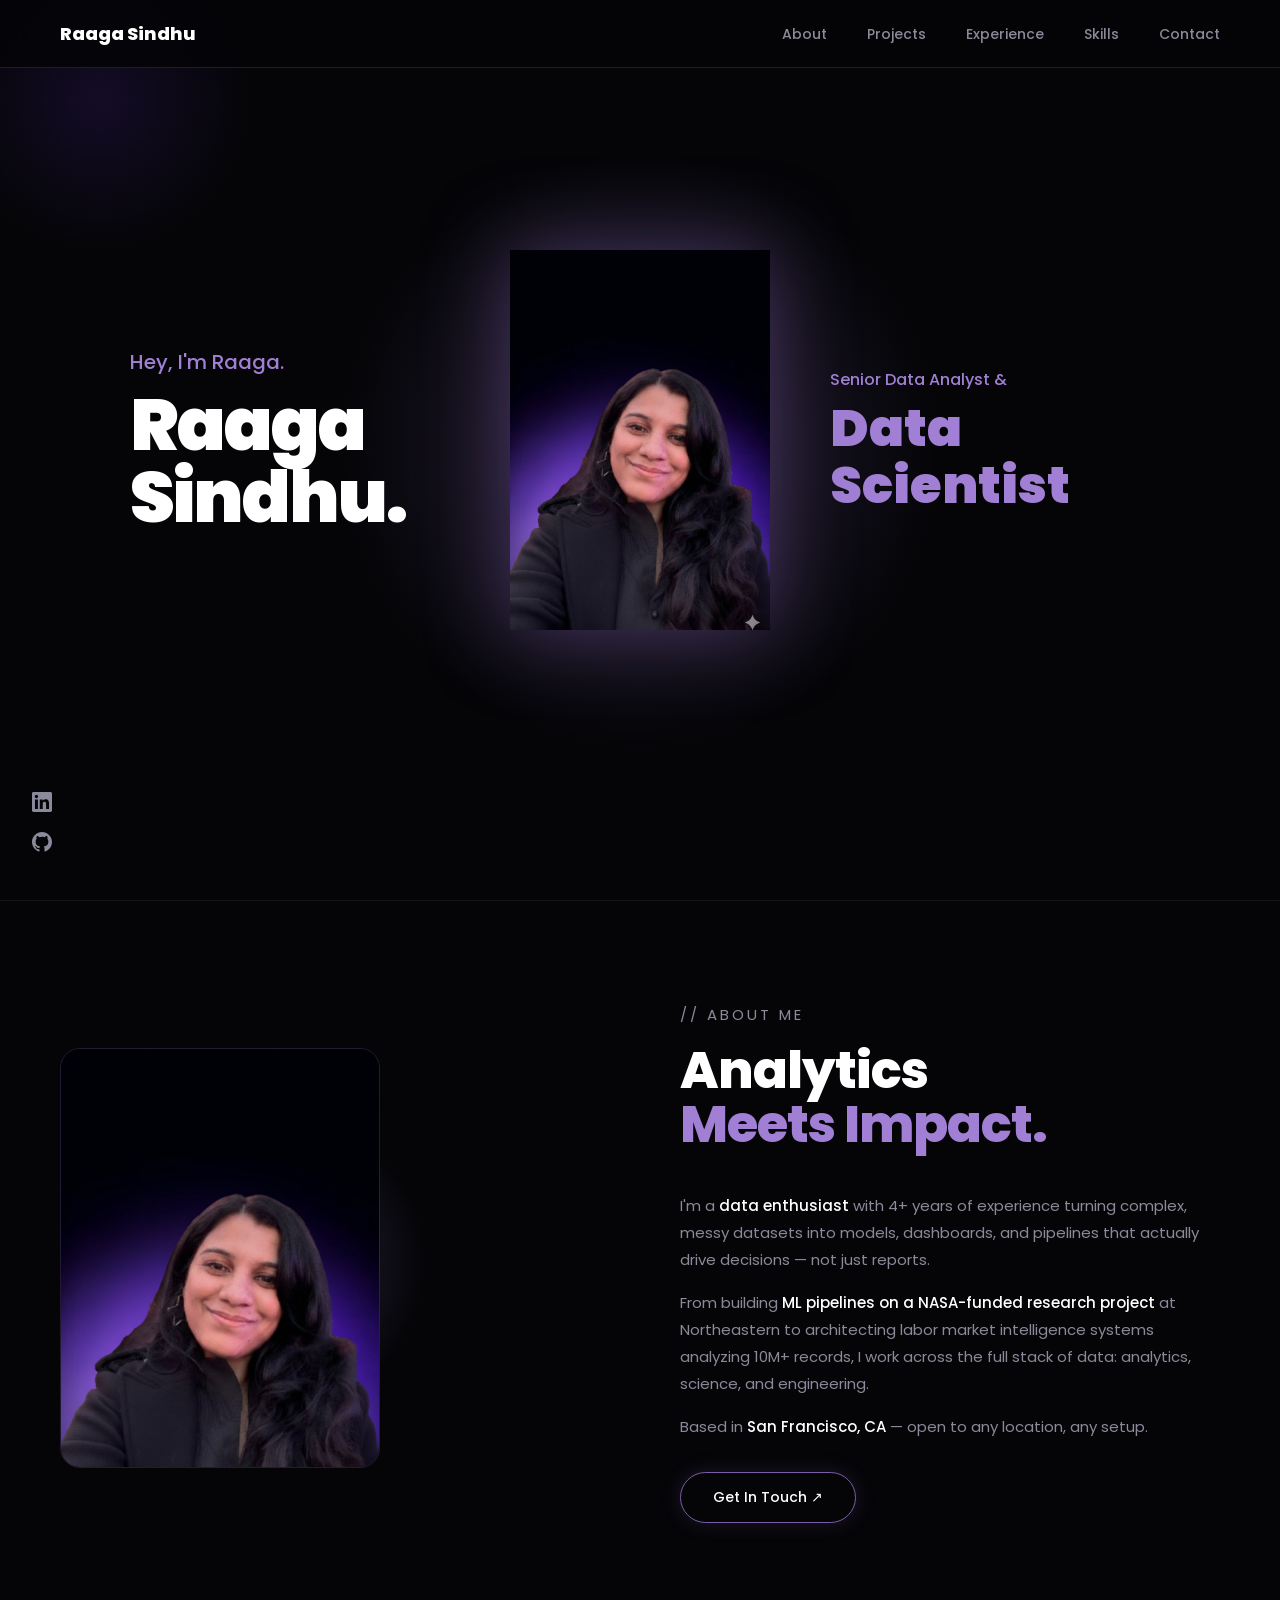
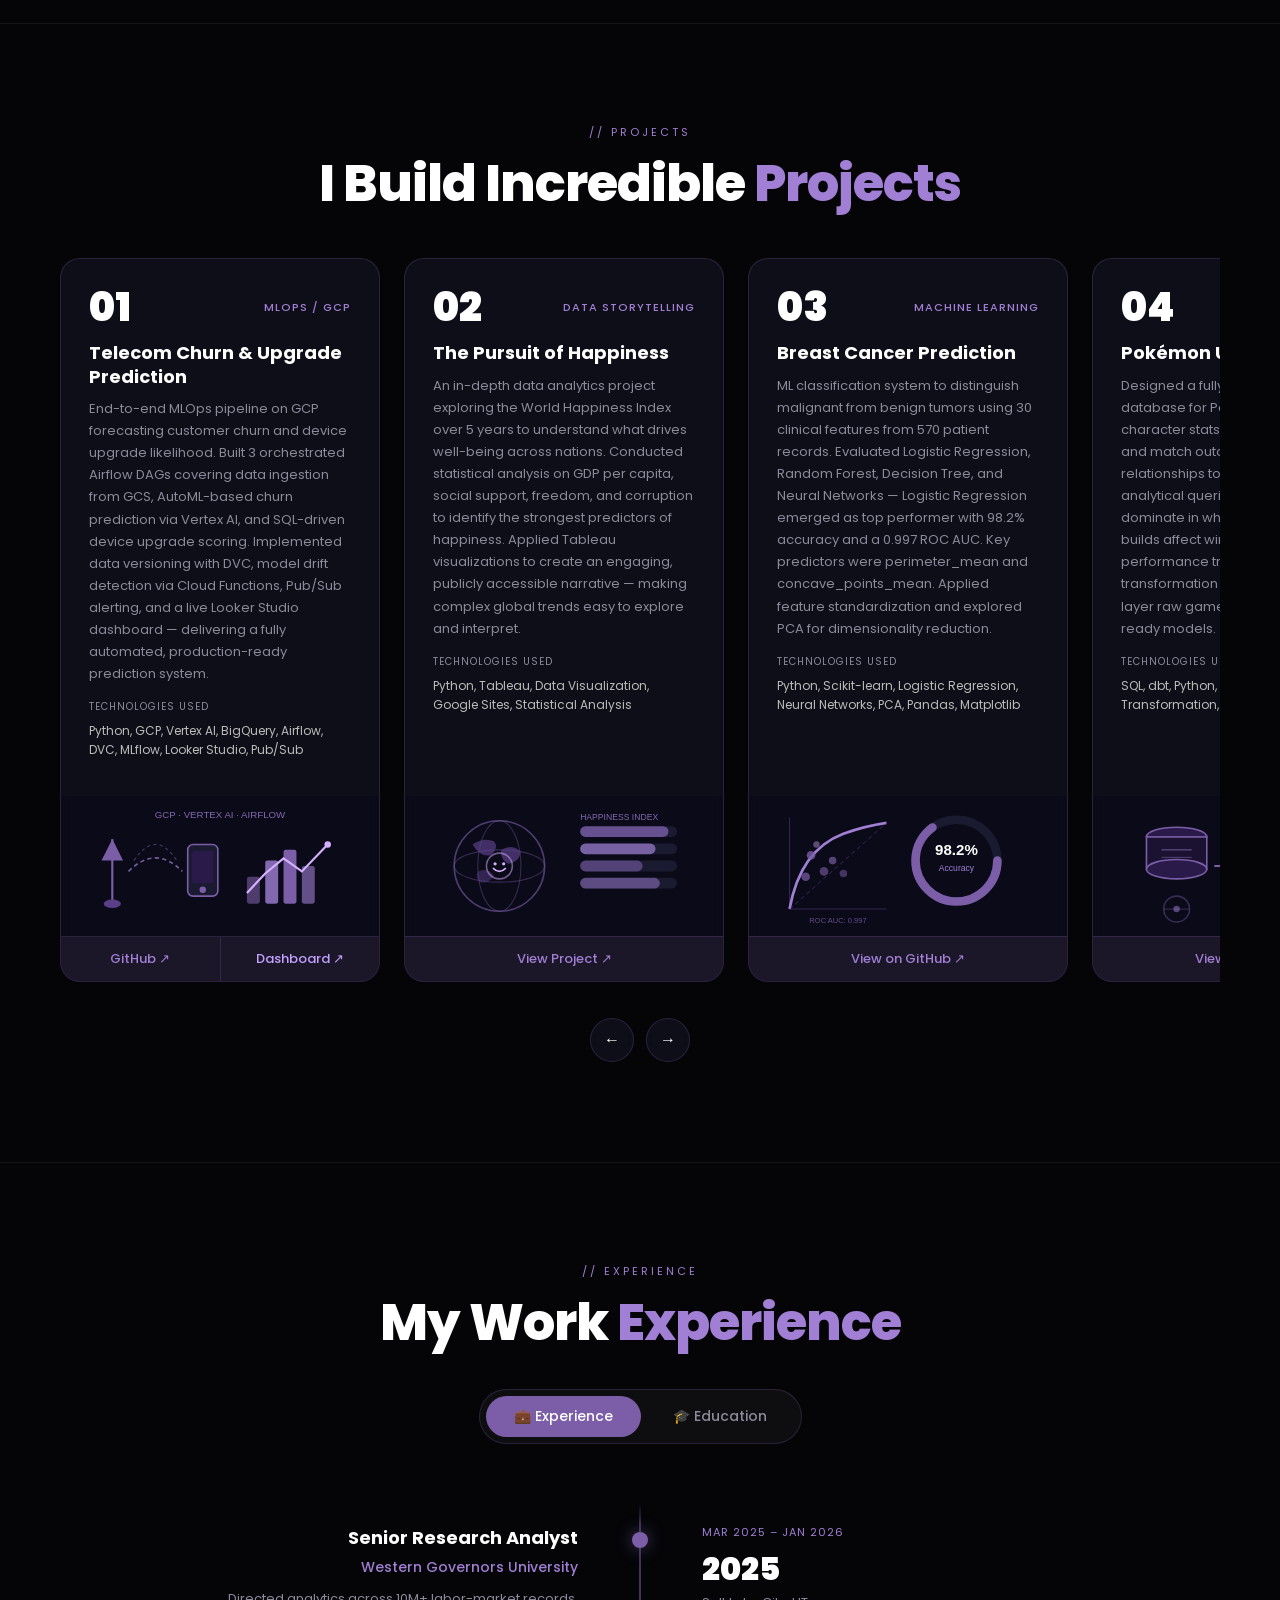
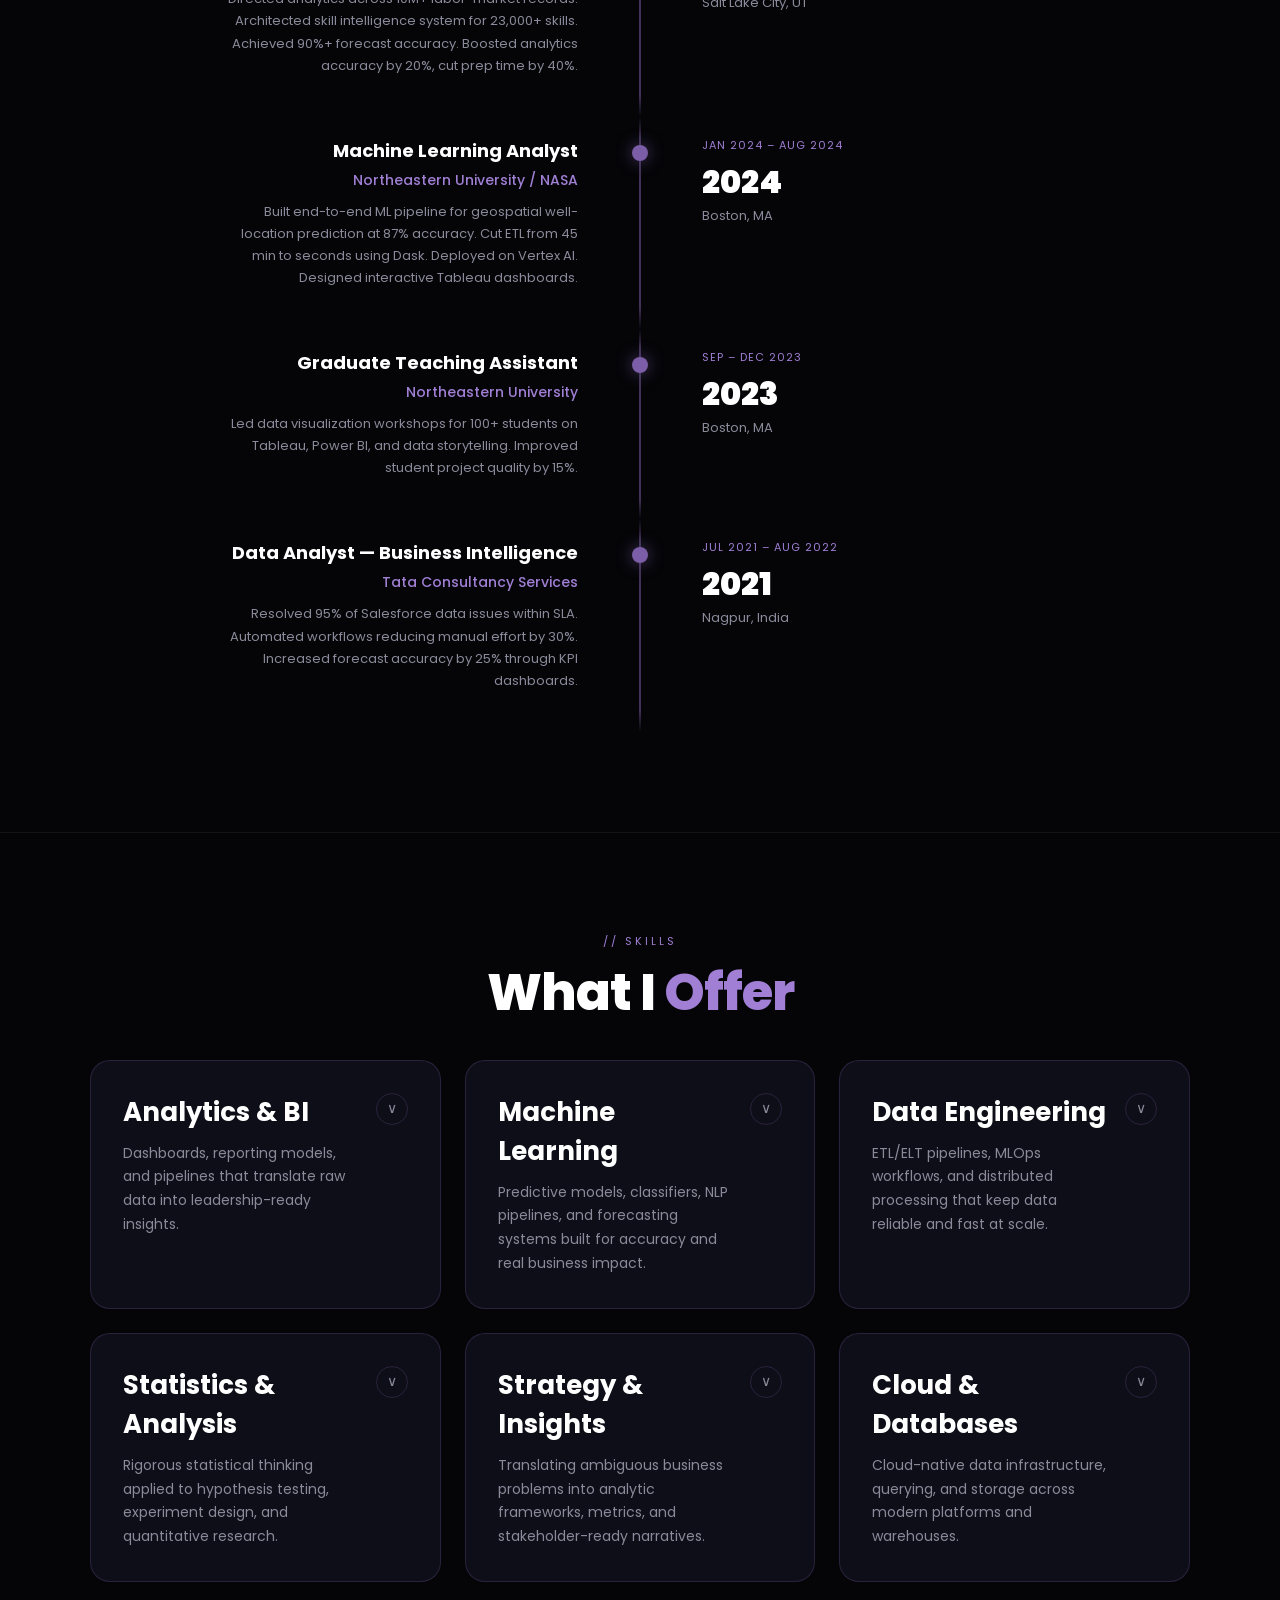
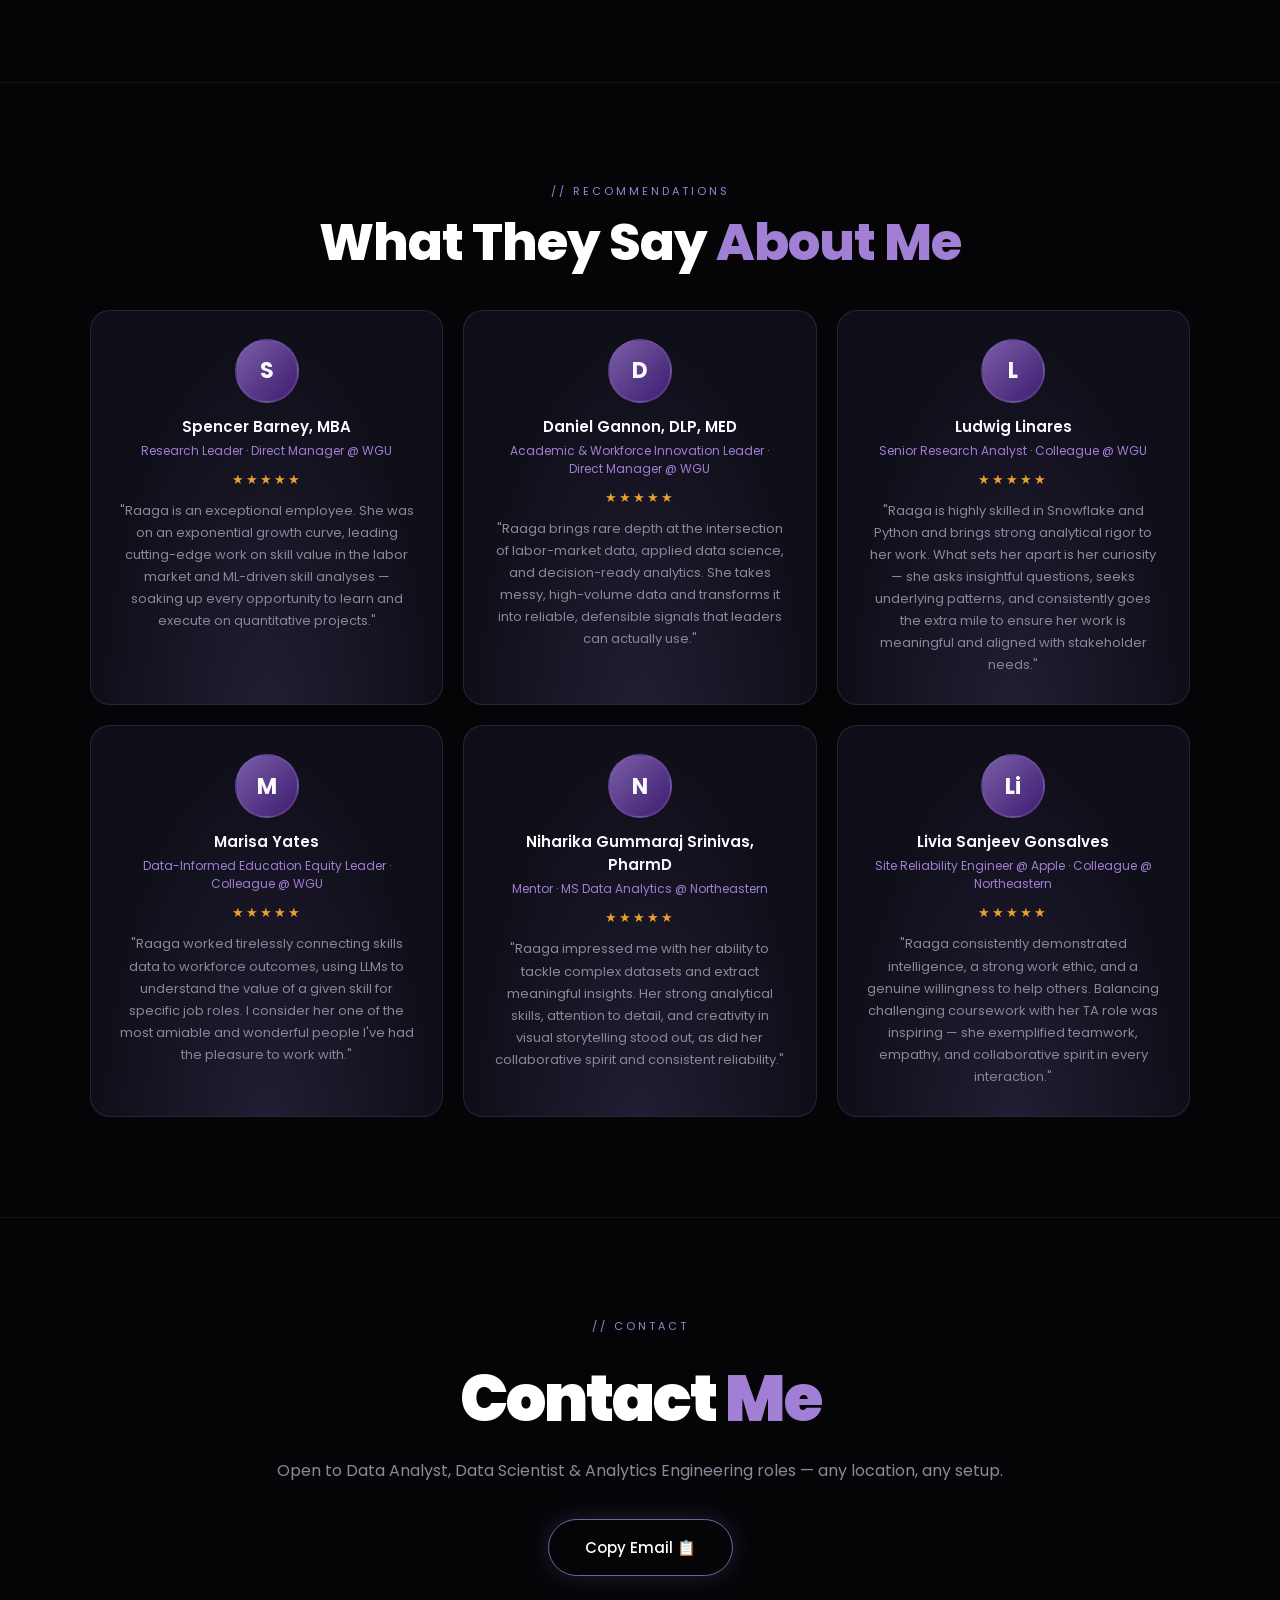
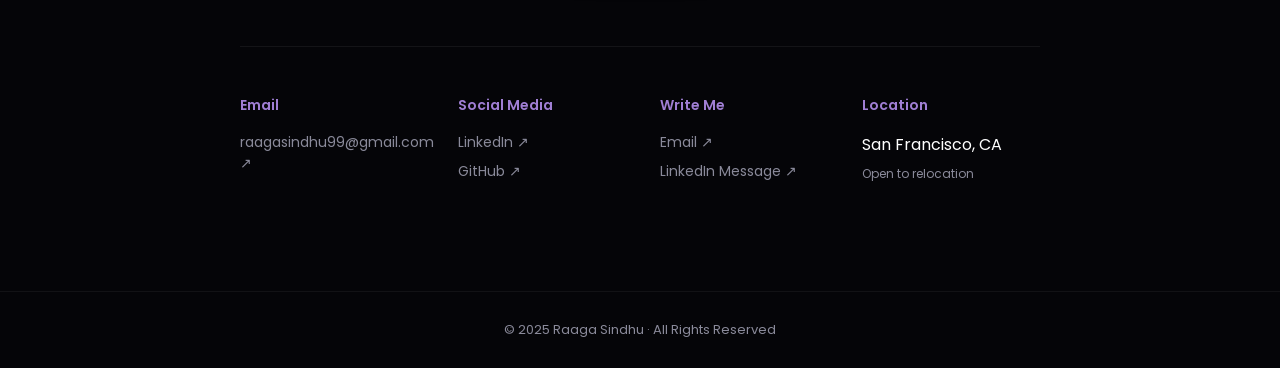
==== commit 402c415a: "Update index.html" ====
--- a/index.html
+++ b/index.html
@@ -3,7 +3,7 @@
 <head>
 <meta charset="UTF-8">
 <meta name="viewport" content="width=device-width, initial-scale=1.0">
-<title>Raaga Sindhu — Data Analyst & Data Scientist</title>
+<title> Data Analyst & Data Scientist</title>
 <link href="https://fonts.googleapis.com/css2?family=Poppins:wght@300;400;500;600;700;800;900&display=swap" rel="stylesheet">
 <style>
 *{margin:0;padding:0;box-sizing:border-box;}
@@ -46,8 +46,7 @@
 .hero-socials{position:absolute;left:32px;bottom:48px;display:flex;flex-direction:column;gap:20px;}
 .hero-socials a{color:var(--muted);text-decoration:none;transition:color 0.3s;display:flex;align-items:center;}
 .hero-socials a:hover{color:var(--purple-light);}
-.hero-resume{position:absolute;right:60px;bottom:48px;color:var(--muted);font-size:13px;font-weight:600;text-decoration:none;letter-spacing:1px;text-transform:uppercase;transition:color 0.3s;}
-.hero-resume:hover{color:var(--purple-light);}
+
 
 /* SECTIONS */
 section{padding:100px 60px;position:relative;}
@@ -181,7 +180,6 @@
   section{padding:80px 24px;}
   .hero-inner{grid-template-columns:1fr;gap:24px;text-align:center;}
   .hero-socials{left:16px;bottom:20px;}
-  .hero-resume{right:16px;bottom:20px;}
   #about{grid-template-columns:1fr;}
   .offer-grid,.rec-grid{grid-template-columns:1fr;}
   .contact-cols{grid-template-columns:1fr;}
@@ -231,7 +229,6 @@
       <svg width="20" height="20" fill="currentColor" viewBox="0 0 24 24"><path d="M12 0C5.374 0 0 5.373 0 12c0 5.302 3.438 9.8 8.207 11.387.599.111.793-.261.793-.577v-2.234c-3.338.726-4.033-1.416-4.033-1.416-.546-1.387-1.333-1.756-1.333-1.756-1.089-.745.083-.729.083-.729 1.205.084 1.839 1.237 1.839 1.237 1.07 1.834 2.807 1.304 3.492.997.107-.775.418-1.305.762-1.604-2.665-.305-5.467-1.334-5.467-5.931 0-1.311.469-2.381 1.236-3.221-.124-.303-.535-1.524.117-3.176 0 0 1.008-.322 3.301 1.23A11.509 11.509 0 0112 5.803c1.02.005 2.047.138 3.006.404 2.291-1.552 3.297-1.23 3.297-1.23.653 1.653.242 2.874.118 3.176.77.84 1.235 1.911 1.235 3.221 0 4.609-2.807 5.624-5.479 5.921.43.372.823 1.102.823 2.222v3.293c0 .319.192.694.801.576C20.566 21.797 24 17.3 24 12c0-6.627-5.373-12-12-12z"/></svg>
     </a>
   </div>
-  <a href="https://github.com/raagasindhu99/Resume" target="_blank" class="hero-resume">Resume ↗</a>
 </section>
 
 <!-- ABOUT -->
@@ -844,7 +841,6 @@
       <div class="col-label">Social Media</div>
       <div class="col-item"><a href="https://www.linkedin.com/in/raaga84454a216/" target="_blank">LinkedIn ↗</a></div>
       <div class="col-item"><a href="https://github.com/raagasindhu99" target="_blank">GitHub ↗</a></div>
-      <div class="col-item"><a href="https://github.com/raagasindhu99/Resume" target="_blank">Resume ↗</a></div>
     </div>
     <div>
       <div class="col-label">Write Me</div>
